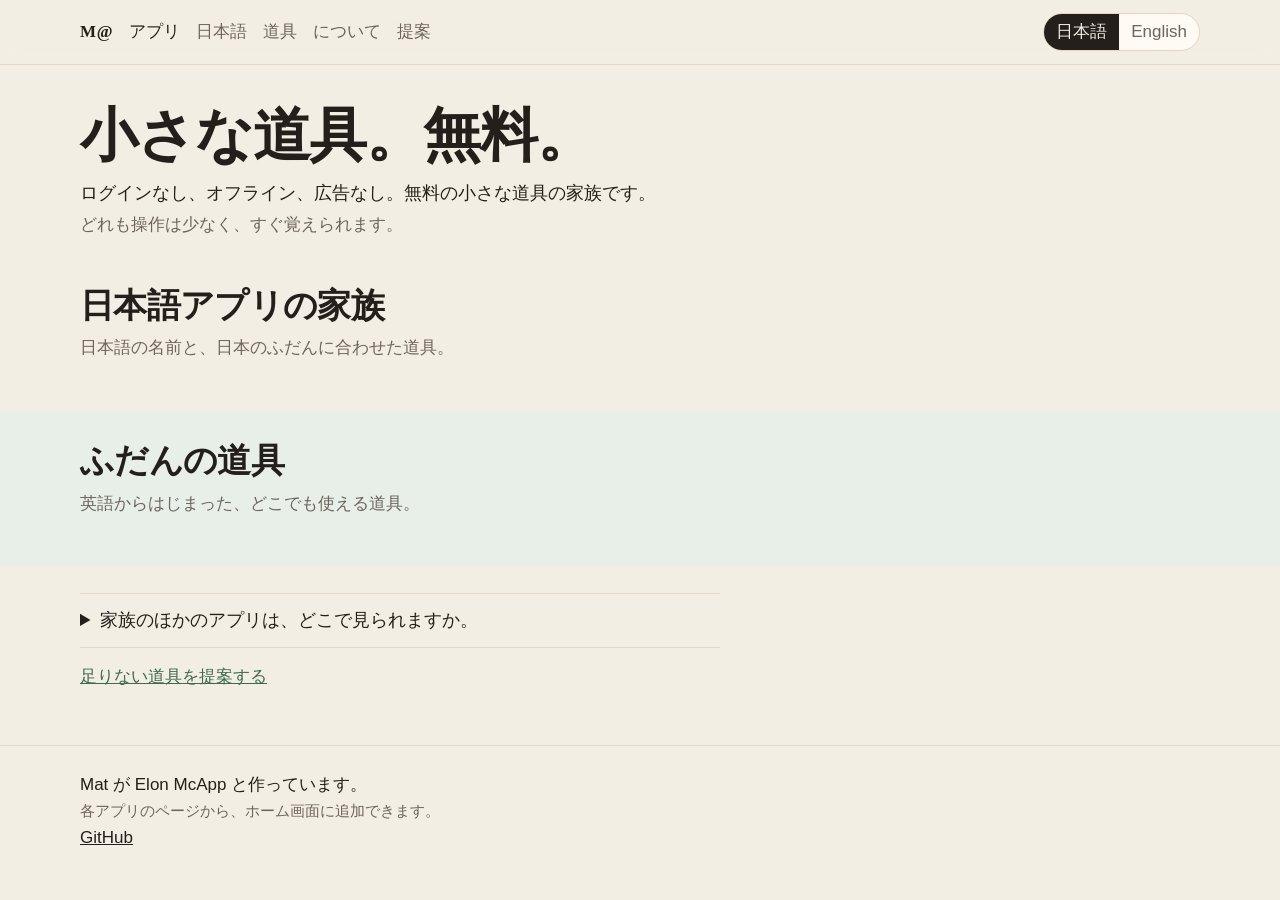
==== index.html @ fc010d0d "Redesign the family homepage: wide cards, one language, two families." ====
<!DOCTYPE html>
<html lang="ja">
  <head>
    <meta charset="UTF-8" />
    <meta name="viewport" content="width=device-width, initial-scale=1, viewport-fit=cover" />
    <meta name="theme-color" content="#f3eee4" />
    <title>M@ 無料アプリ</title>
    <meta name="description" content="無料、ログインなし、オフライン。小さな道具の家族。" />
    <link rel="icon" href="./favicon.svg" type="image/svg+xml" />
    <link rel="stylesheet" href="./styles.css" />
    <script>
try{if(localStorage.getItem("m-free-apps-lang")==="en")document.documentElement.lang="en";}catch(e){}
</script>
  </head>
  <body>
    <header class="site-header">
      <div class="wrap bar">
        <a class="logo" href="./index.html">M@</a>
        <nav class="nav" id="nav-menu" aria-label="Primary">
          <a href="./index.html" aria-current="page"><span class="t-ja">アプリ</span><span class="t-en">Apps</span></a>
          <a href="./index.html#japanese"><span class="t-ja">日本語</span><span class="t-en">Japanese</span></a>
          <a href="./index.html#general"><span class="t-ja">道具</span><span class="t-en">Utilities</span></a>
          <a href="./about.html"><span class="t-ja">について</span><span class="t-en">About</span></a>
          <a href="./suggest.html"><span class="t-ja">提案</span><span class="t-en">Suggest</span></a>
        </nav>
        <div class="lang" role="group" aria-label="Language">
          <button type="button" data-set-lang="ja" class="lang-btn">日本語</button>
          <button type="button" data-set-lang="en" class="lang-btn">English</button>
        </div>
        <button class="nav-toggle" type="button" aria-expanded="false" aria-controls="nav-menu">
          <span class="t-ja">メニュー</span><span class="t-en">Menu</span>
        </button>
      </div>
    </header>
    <main>
      <section class="hero">
        <div class="wrap">
          <h1><span class="t-ja">小さな道具。無料。</span><span class="t-en">Small tools. Free.</span></h1>
          <p class="lead"><span class="t-ja">ログインなし、オフライン、広告なし。無料の小さな道具の家族です。</span><span class="t-en">A family of free, no-login, offline tools.</span></p>
          <p class="easy"><span class="t-ja">どれも操作は少なく、すぐ覚えられます。</span><span class="t-en">Minimal, and easy to learn.</span></p>
        </div>
      </section>
      <section class="family family-ja" id="japanese">
        <div class="wrap">
          <header class="family-head">
            <h2><span class="t-ja">日本語アプリの家族</span><span class="t-en">Japanese app family</span></h2>
            <p><span class="t-ja">日本語の名前と、日本のふだんに合わせた道具。</span><span class="t-en">Named in Japanese, shaped for everyday use in Japan.</span></p>
          </header>
          <div class="grid" id="card-mount"></div>
        </div>
      </section>
      <section class="family family-gen" id="general">
        <div class="wrap">
          <header class="family-head">
            <h2><span class="t-ja">ふだんの道具</span><span class="t-en">General utilities</span></h2>
            <p><span class="t-ja">英語からはじまった、どこでも使える道具。</span><span class="t-en">English-first tools, useful anywhere.</span></p>
          </header>
          <div class="grid" id="card-mount-gen"></div>
        </div>
      </section>
      <section class="faq-wrap">
        <div class="wrap">
          <details class="faq">
            <summary><span class="t-ja">家族のほかのアプリは、どこで見られますか。</span><span class="t-en">How do I see the other apps in the family?</span></summary>
            <p><span class="t-ja">このページです。ここに並んでいるのが、家族のアプリです。</span><span class="t-en">On this page. The apps in the family are listed here.</span></p>
          </details>
          <p class="suggest-link"><a href="./suggest.html"><span class="t-ja">足りない道具を提案する</span><span class="t-en">Suggest a missing tool</span></a></p>
        </div>
      </section>
    </main>
    <footer class="site-footer">
      <div class="wrap foot">
        <p><span class="t-ja">Mat が Elon McApp と作っています。</span><span class="t-en">Mat makes them with Elon McApp.</span></p>
        <p class="quiet"><span class="t-ja">各アプリのページから、ホーム画面に追加できます。</span><span class="t-en">Add any app to your home screen from its own page.</span></p>
        <p><a href="https://github.com/gutsmcd-cmd" rel="noopener">GitHub</a></p>
      </div>
    </footer>
    <script src="./script.js"></script>
    <script src="./cards.js"></script>
  </body>
</html>
---- styles.css ----
:root {
  --paper: #f3eee4;
  --paper-2: #e7efe8;
  --card: #fffaf3;
  --ink: #241f1a;
  --muted: #6e655c;
  --line: #e3d6c4;
  --moss: #3e6b4c;
  --clay: #c46b4a;
  --gold: #e4b15c;
  --shadow: 0 10px 30px rgba(36, 31, 26, 0.06);
  --sans: "Iowan Old Style", "Palatino Linotype", Palatino, Georgia, "Hiragino Mincho ProN", "Yu Mincho", serif;
  --ui: "Avenir Next", "Hiragino Sans", "Noto Sans JP", sans-serif;
}
* { box-sizing: border-box; }
html { scroll-behavior: smooth; }
body {
  margin: 0;
  background: var(--paper);
  color: var(--ink);
  font-family: var(--ui);
  font-size: 17px;
  line-height: 1.5;
}
html[lang="ja"] .t-en { display: none !important; }
html[lang="en"] .t-ja { display: none !important; }
a { color: inherit; }
.wrap { width: min(1120px, calc(100% - 2rem)); margin-inline: auto; }
.site-header {
  position: sticky;
  top: 0;
  z-index: 5;
  background: rgba(243, 238, 228, 0.92);
  backdrop-filter: blur(8px);
  border-bottom: 1px solid var(--line);
}
.bar {
  display: flex;
  align-items: center;
  gap: 1rem;
  min-height: 64px;
}
.logo {
  font-family: var(--sans);
  font-weight: 600;
  text-decoration: none;
  letter-spacing: 0.04em;
}
.nav { display: none; gap: 1rem; }
.nav a { text-decoration: none; color: var(--muted); }
.nav a[aria-current="page"] { color: var(--ink); }
.lang {
  margin-left: auto;
  display: flex;
  border: 1px solid var(--line);
  border-radius: 999px;
  overflow: hidden;
  background: var(--card);
}
.lang-btn {
  border: 0;
  background: transparent;
  color: var(--muted);
  font: inherit;
  padding: 0.35rem 0.75rem;
  cursor: pointer;
}
.lang-btn[aria-pressed="true"] {
  background: var(--ink);
  color: var(--paper);
}
.nav-toggle {
  border: 1px solid var(--line);
  background: var(--card);
  border-radius: 999px;
  padding: 0.35rem 0.8rem;
  font: inherit;
  cursor: pointer;
}
.nav.is-open {
  display: flex;
  flex-direction: column;
  position: absolute;
  top: 64px;
  left: 0;
  right: 0;
  background: var(--paper);
  border-bottom: 1px solid var(--line);
  padding: 0.75rem 1rem 1rem;
}
.hero { padding: 2.4rem 0 1.2rem; }
h1, h2, h3 { font-family: var(--sans); font-weight: 600; letter-spacing: -0.02em; }
h1 { font-size: clamp(2.2rem, 5vw, 3.6rem); line-height: 1.15; margin: 0 0 0.6rem; }
.lead { font-size: 1.15rem; max-width: 38rem; margin: 0 0 0.35rem; }
.easy { color: var(--muted); margin: 0; }
.family { padding: 1.5rem 0 2.2rem; }
.family-gen { background: var(--paper-2); }
.family-head { margin-bottom: 1rem; max-width: 36rem; }
.family-head h2 { font-size: clamp(1.6rem, 3vw, 2.1rem); margin: 0 0 0.25rem; }
.family-head p { margin: 0; color: var(--muted); }
.grid { display: grid; grid-template-columns: 1fr; gap: 1rem; }
.card {
  background: var(--card);
  border-radius: 18px;
  overflow: hidden;
  box-shadow: var(--shadow);
  position: relative;
  display: flex;
  flex-direction: column;
}
.art-link { text-decoration: none; color: inherit; display: flex; flex-direction: column; height: 100%; }
.art { aspect-ratio: 320 / 176; background: #f6f1e7; }
.illu { display: block; width: 100%; height: 100%; }
.card-copy { padding: 0.85rem 1rem 2.2rem; }
.card h3 { margin: 0 0 0.2rem; font-size: 1.25rem; }
.line { margin: 0; color: var(--muted); }
.flag {
  display: inline-block;
  margin: 0 0 0.3rem;
  font-size: 0.75rem;
  letter-spacing: 0.06em;
  text-transform: uppercase;
  color: var(--clay);
}
.src {
  position: absolute;
  right: 0.8rem;
  bottom: 0.75rem;
  font-size: 0.78rem;
  color: var(--muted);
  text-decoration: none;
}
.src:hover, .art-link:hover h3 { color: var(--moss); }
.is-soon { opacity: 0.72; }
.faq-wrap { padding: 1.6rem 0 2.4rem; }
.faq {
  border-top: 1px solid var(--line);
  border-bottom: 1px solid var(--line);
  padding: 0.8rem 0;
  max-width: 40rem;
}
.faq summary { cursor: pointer; font-family: var(--sans); font-size: 1.15rem; }
.faq p { color: var(--muted); }
.suggest-link { margin-top: 1rem; }
.suggest-link a { color: var(--moss); }
.site-footer { border-top: 1px solid var(--line); padding: 1.4rem 0 2rem; }
.foot p { margin: 0.2rem 0; }
.quiet { color: var(--muted); font-size: 0.92rem; }
.prose-page { padding: 2rem 0 3rem; }
.prose { max-width: 40rem; }
.prose h1 { margin-top: 0; }
.note {
  background: var(--card);
  border-radius: 14px;
  padding: 0.9rem 1rem;
}
.suggest-card {
  max-width: 36rem;
  display: grid;
  gap: 0.9rem;
  margin-top: 1rem;
}
.field { display: grid; gap: 0.3rem; }
label { font-size: 0.92rem; }
input, select, textarea {
  font: inherit;
  color: inherit;
  background: var(--card);
  border: 1px solid var(--line);
  border-radius: 12px;
  padding: 0.7rem 0.8rem;
}
textarea { min-height: 8rem; resize: vertical; }
.open-btn {
  display: inline-block;
  width: fit-content;
  background: var(--ink);
  color: var(--paper);
  text-decoration: none;
  border: 0;
  border-radius: 999px;
  padding: 0.65rem 1.1rem;
  font: inherit;
  cursor: pointer;
}
@media (min-width: 760px) {
  .nav { display: flex; }
  .nav-toggle { display: none; }
  .nav.is-open { position: static; flex-direction: row; border: 0; padding: 0; background: transparent; }
  .grid { grid-template-columns: repeat(2, minmax(0, 1fr)); gap: 1.1rem; }
}
@media (min-width: 1080px) {
  .grid { grid-template-columns: repeat(3, minmax(0, 1fr)); }
}
@media (prefers-reduced-motion: reduce) {
  html { scroll-behavior: auto; }
}
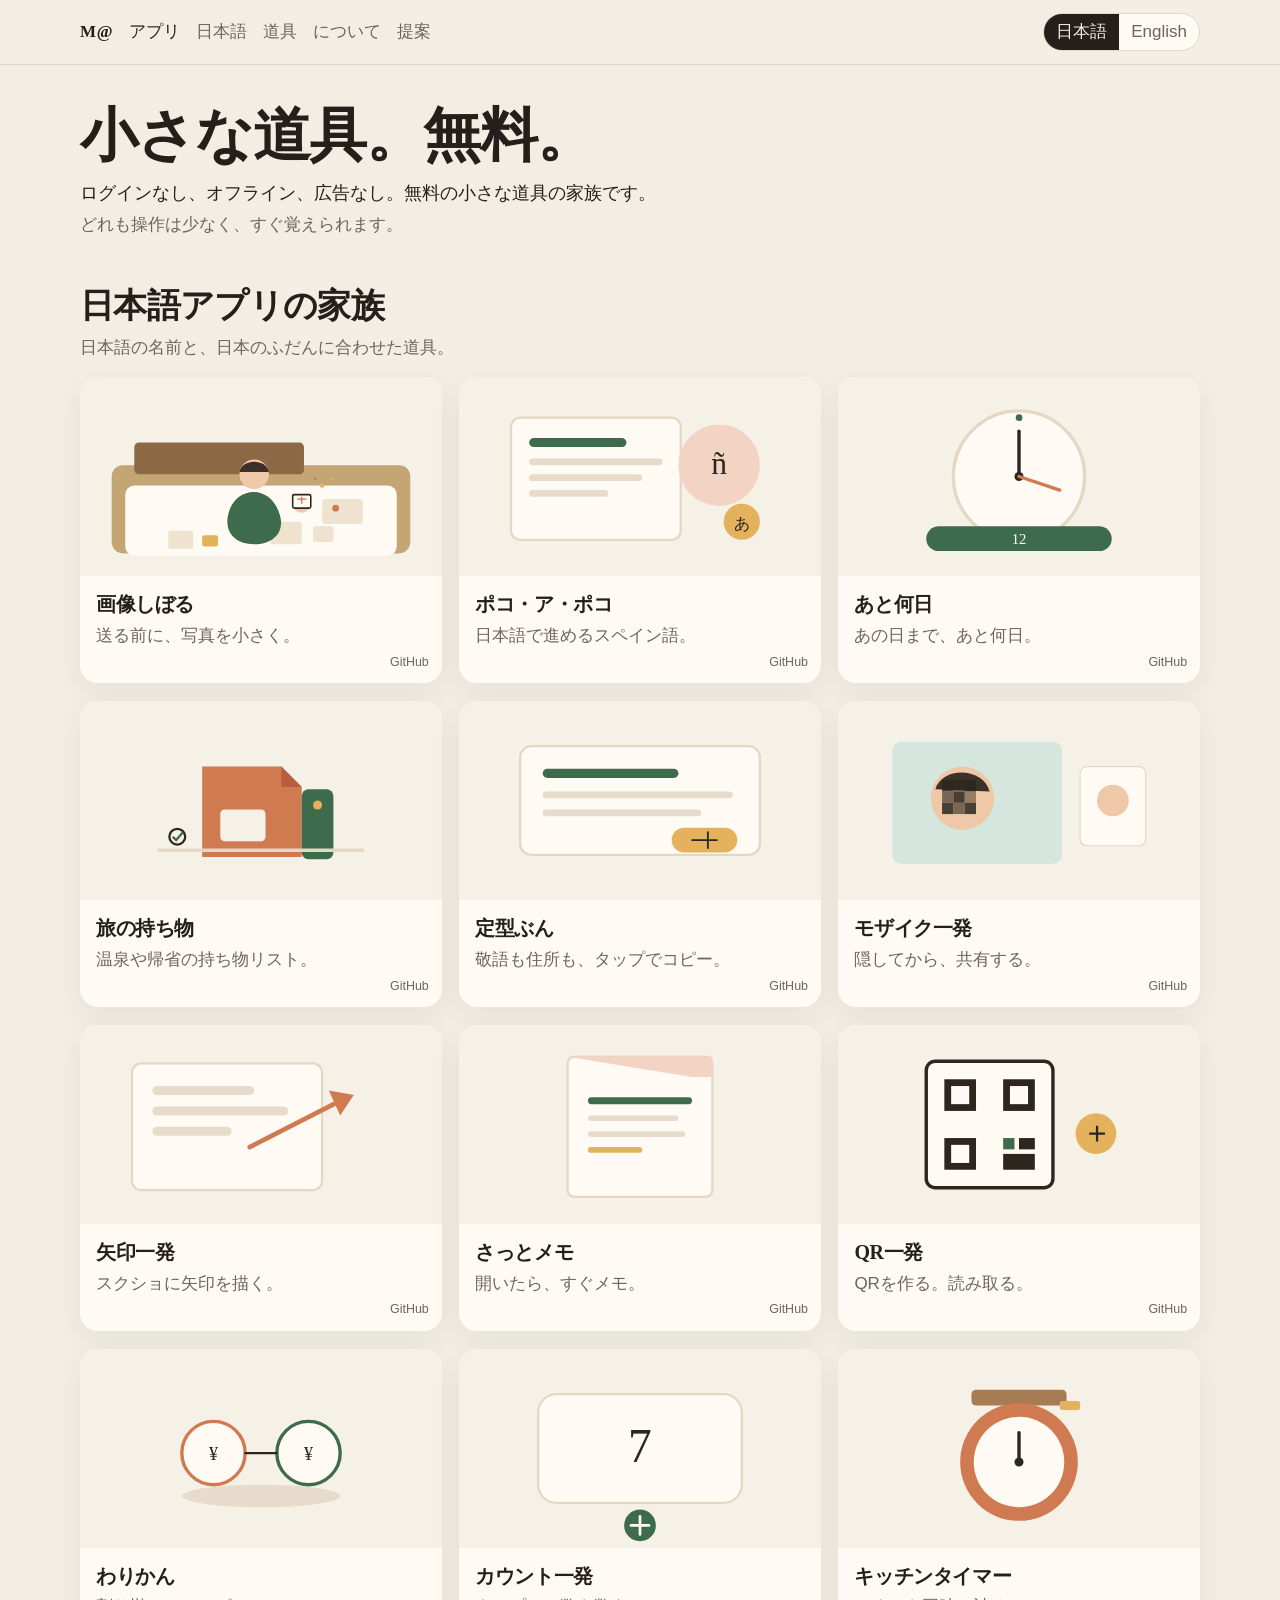
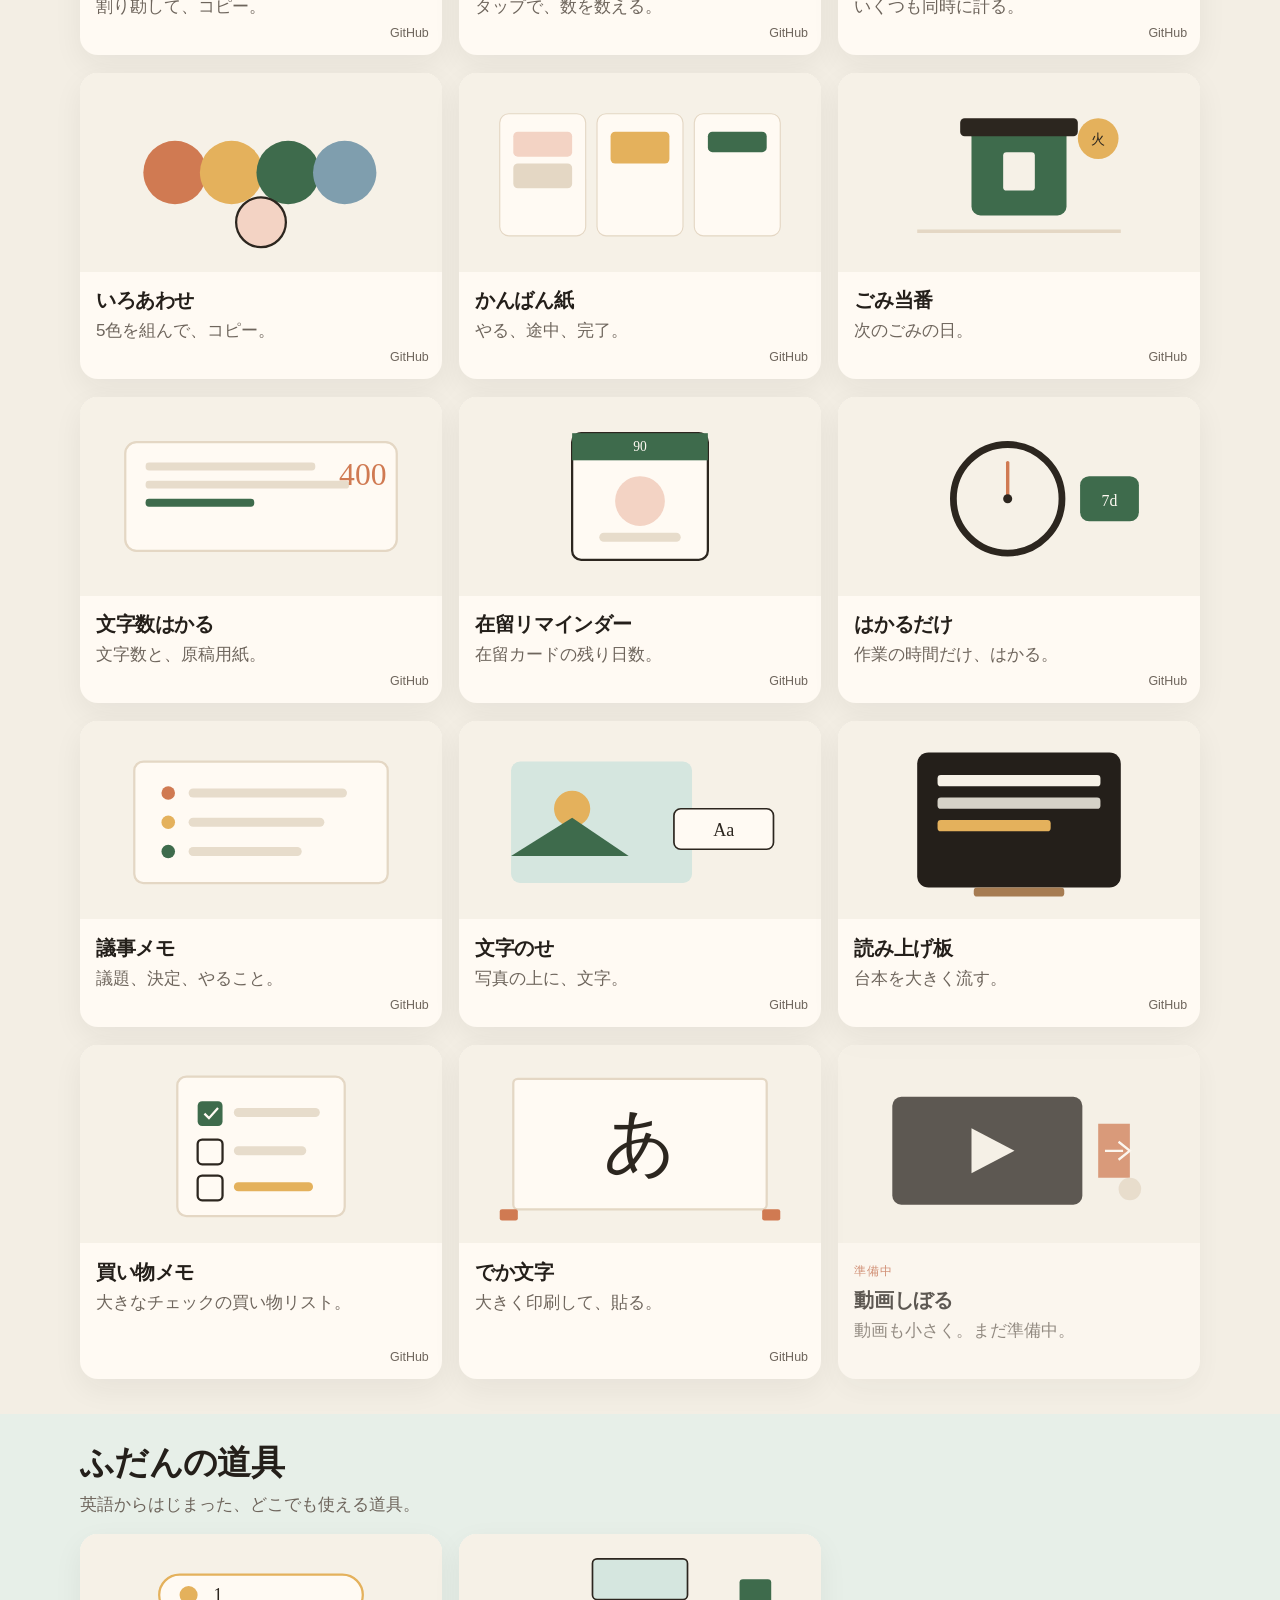
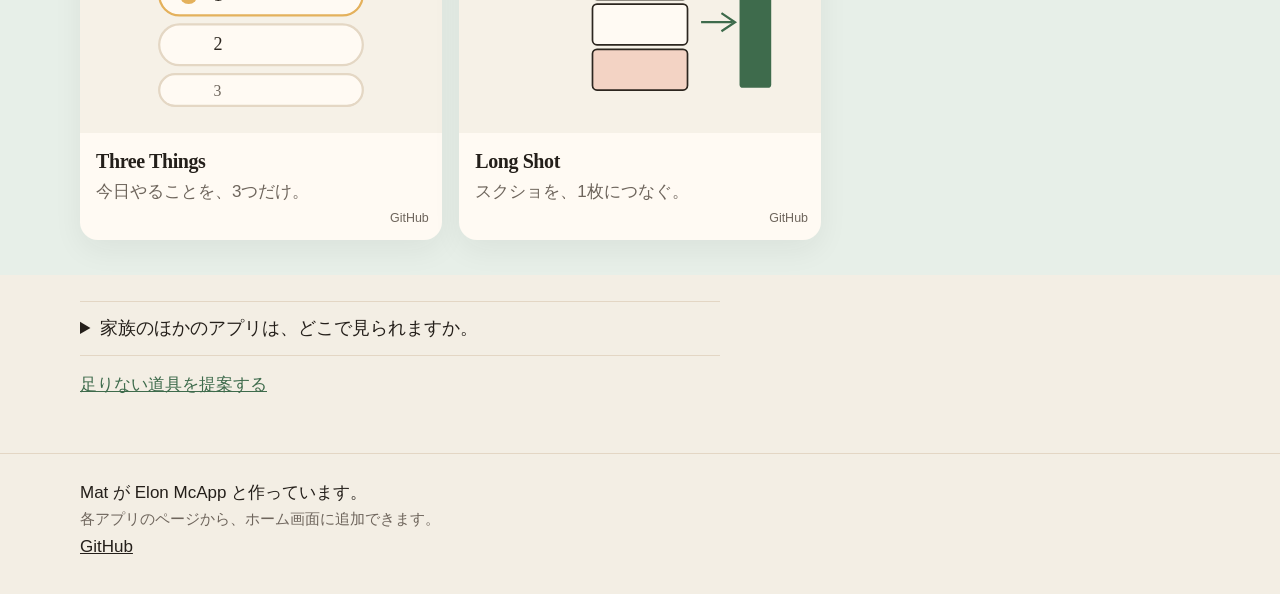
==== commit 2d0c1ca8: "Load every family card on the homepage." ====
--- a/index.html
+++ b/index.html
@@ -76,6 +76,7 @@
       </div>
     </footer>
     <script src="./script.js"></script>
-    <script src="./cards.js"></script>
+    <script src="./cards-a.js"></script>
+    <script src="./cards-b.js"></script>
   </body>
 </html>
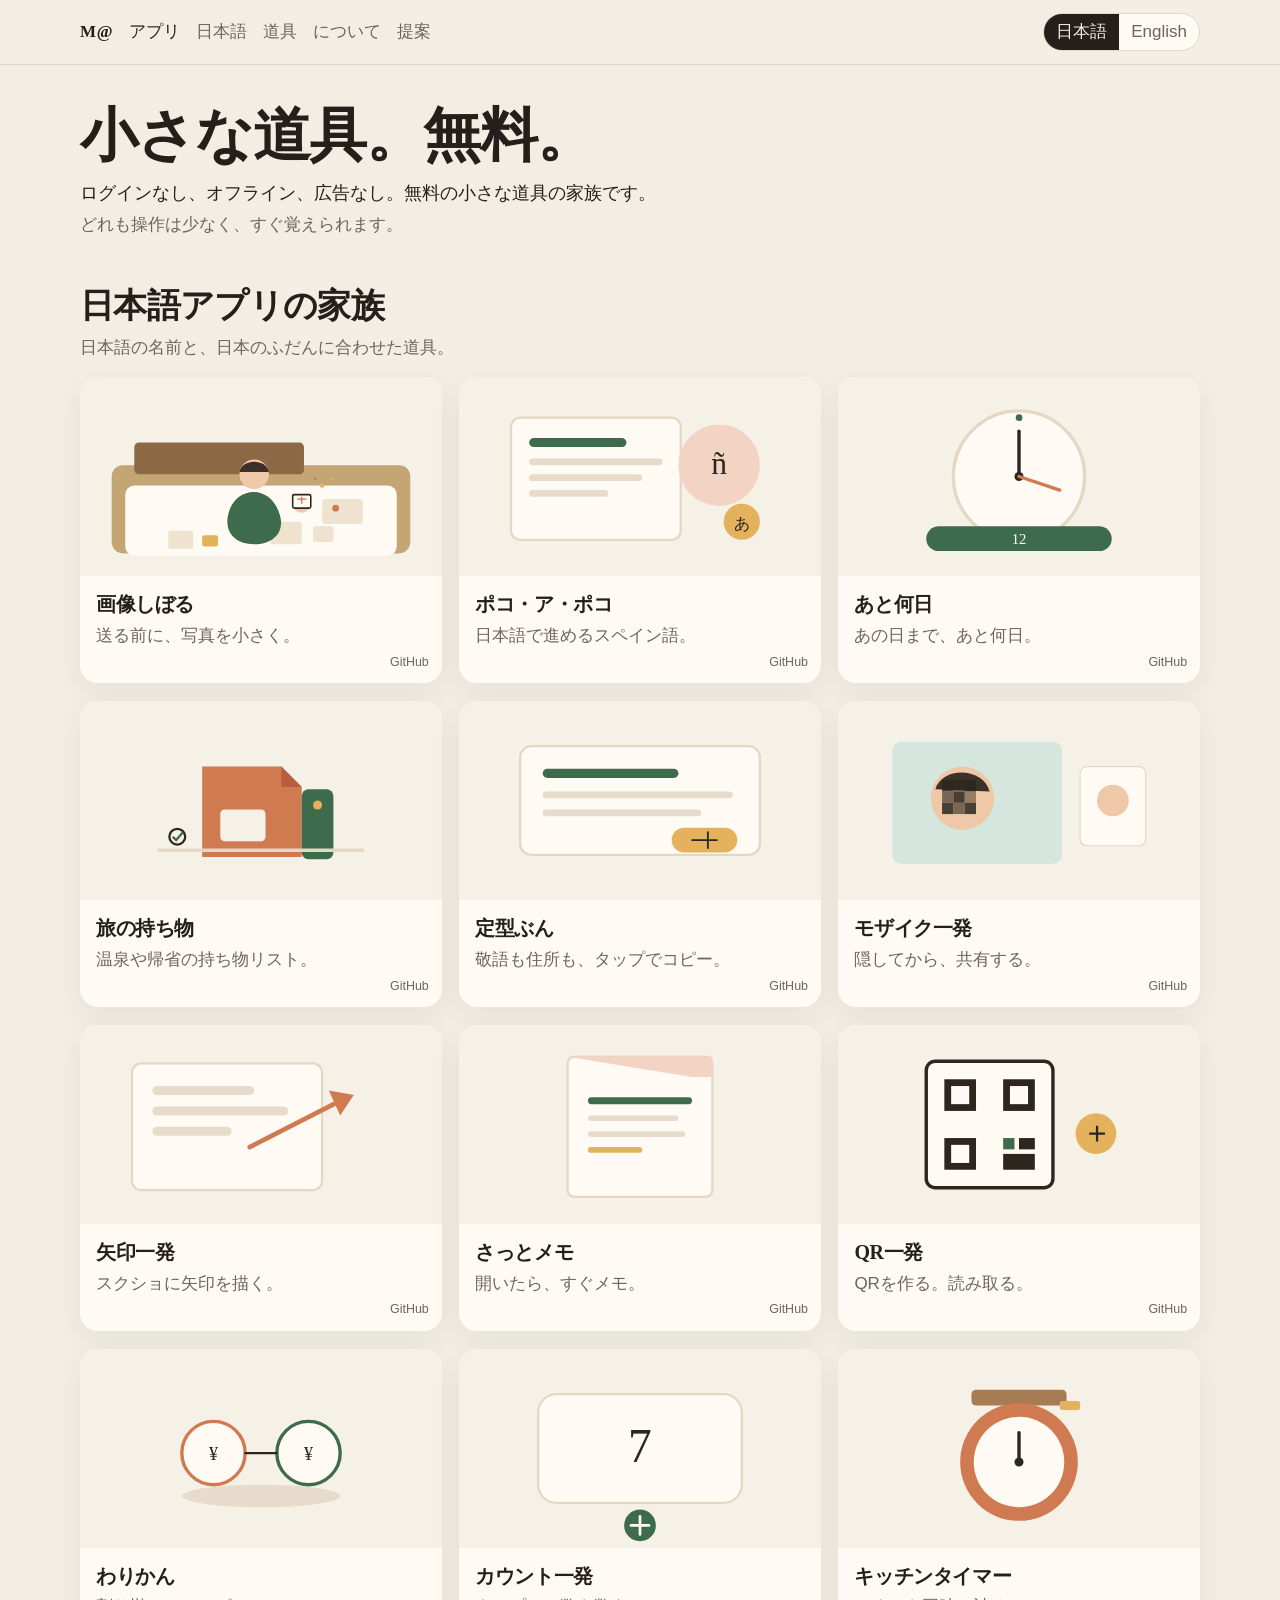
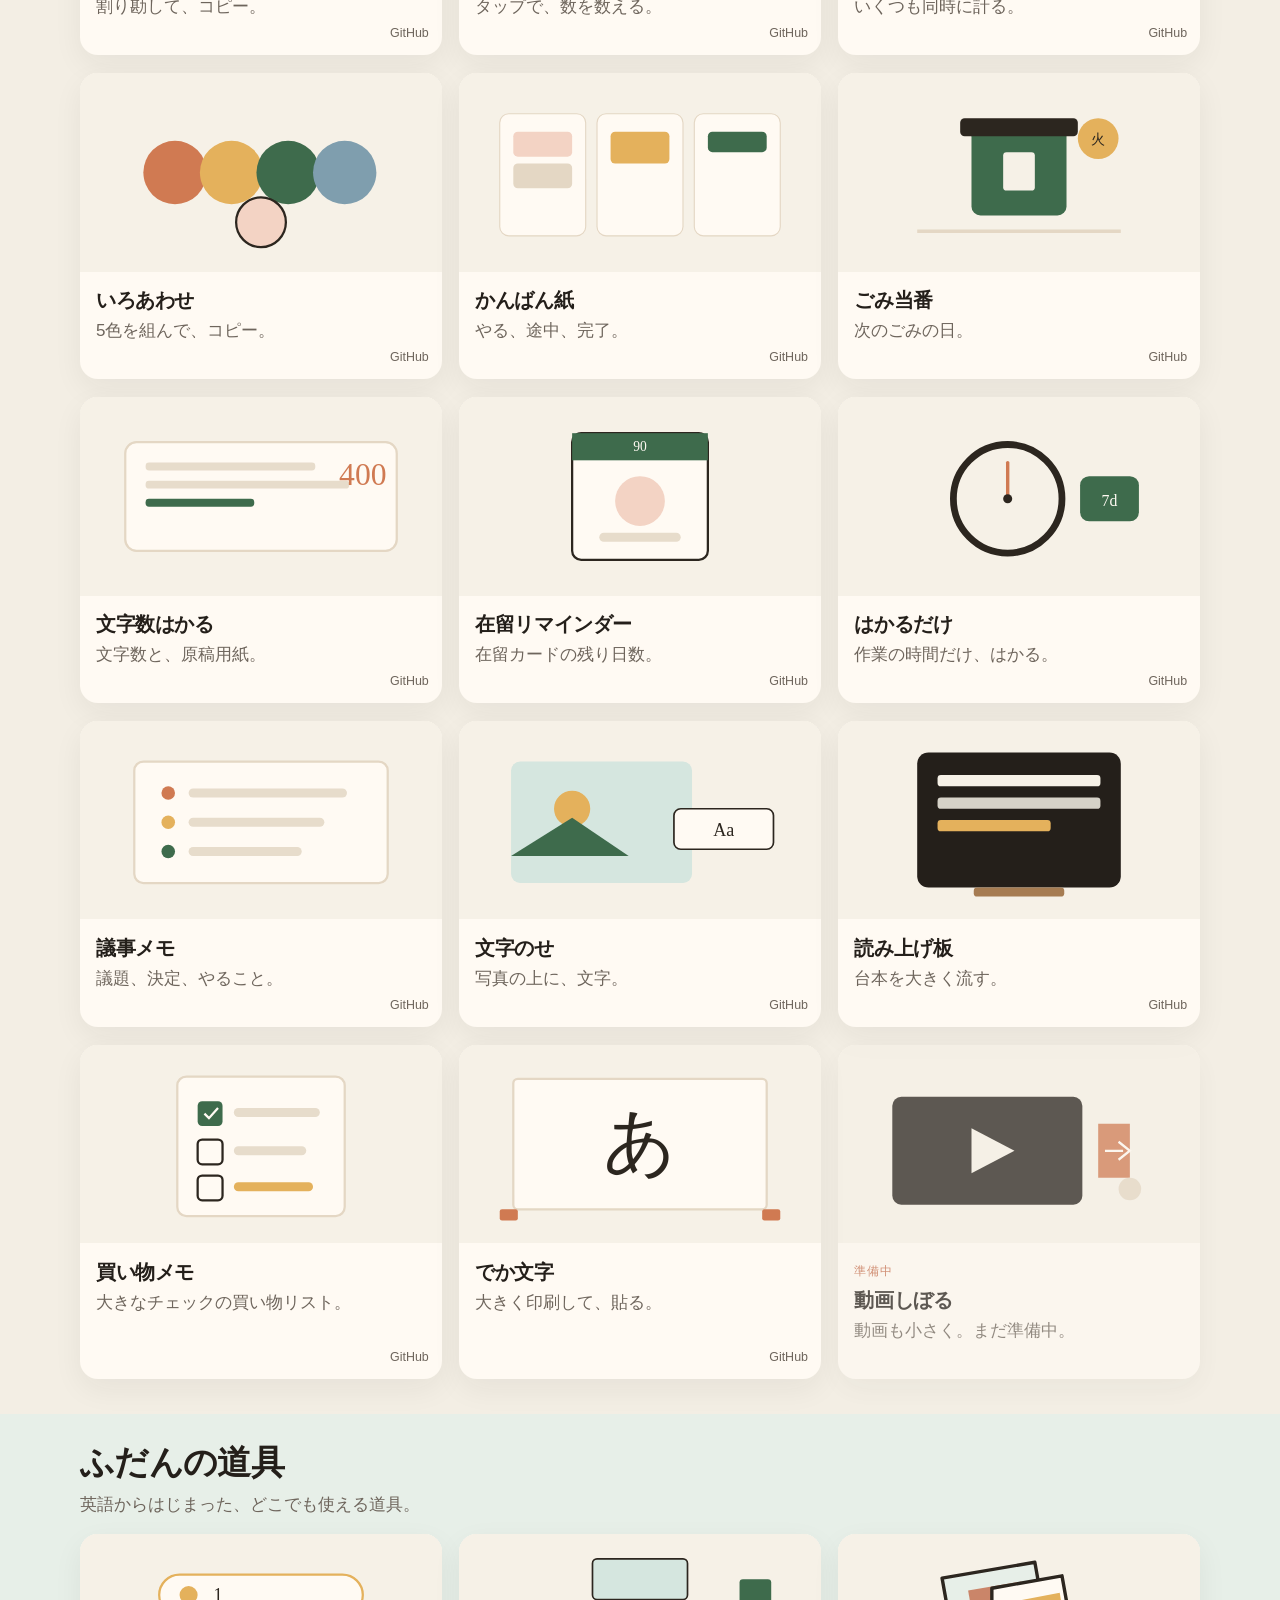
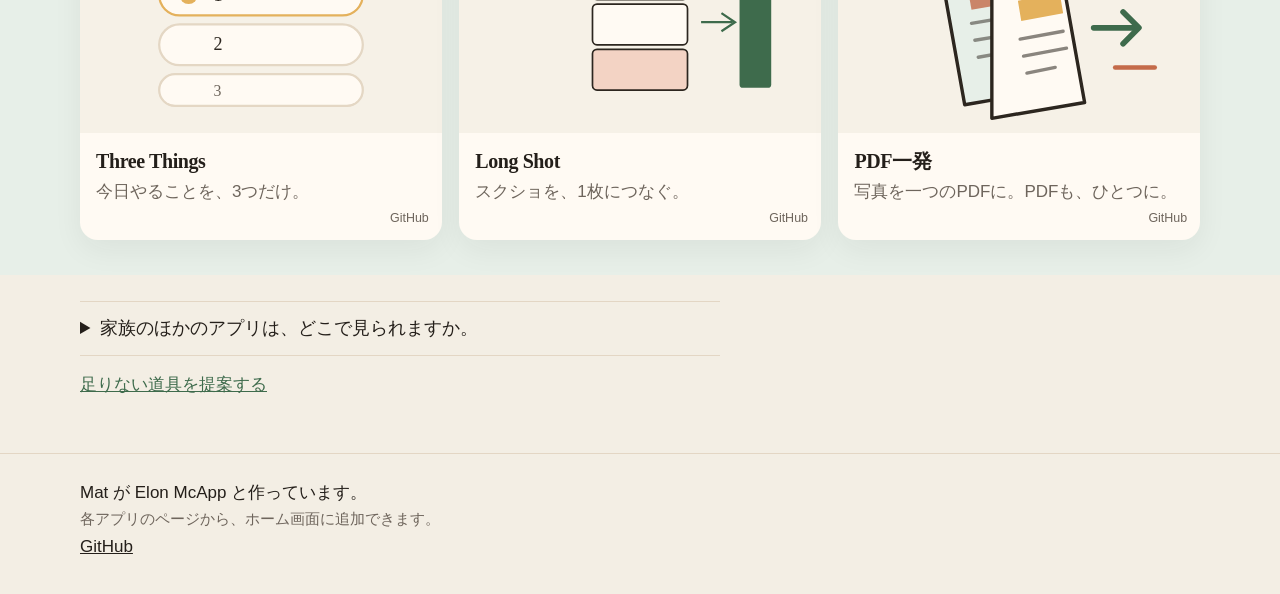
==== commit 24493217: "Add PDF一発 to general utilities" ====
--- a/index.html
+++ b/index.html
@@ -78,5 +78,6 @@
     <script src="./script.js"></script>
     <script src="./cards-a.js"></script>
     <script src="./cards-b.js"></script>
+    <script src="./cards-pdf.js"></script>
   </body>
 </html>
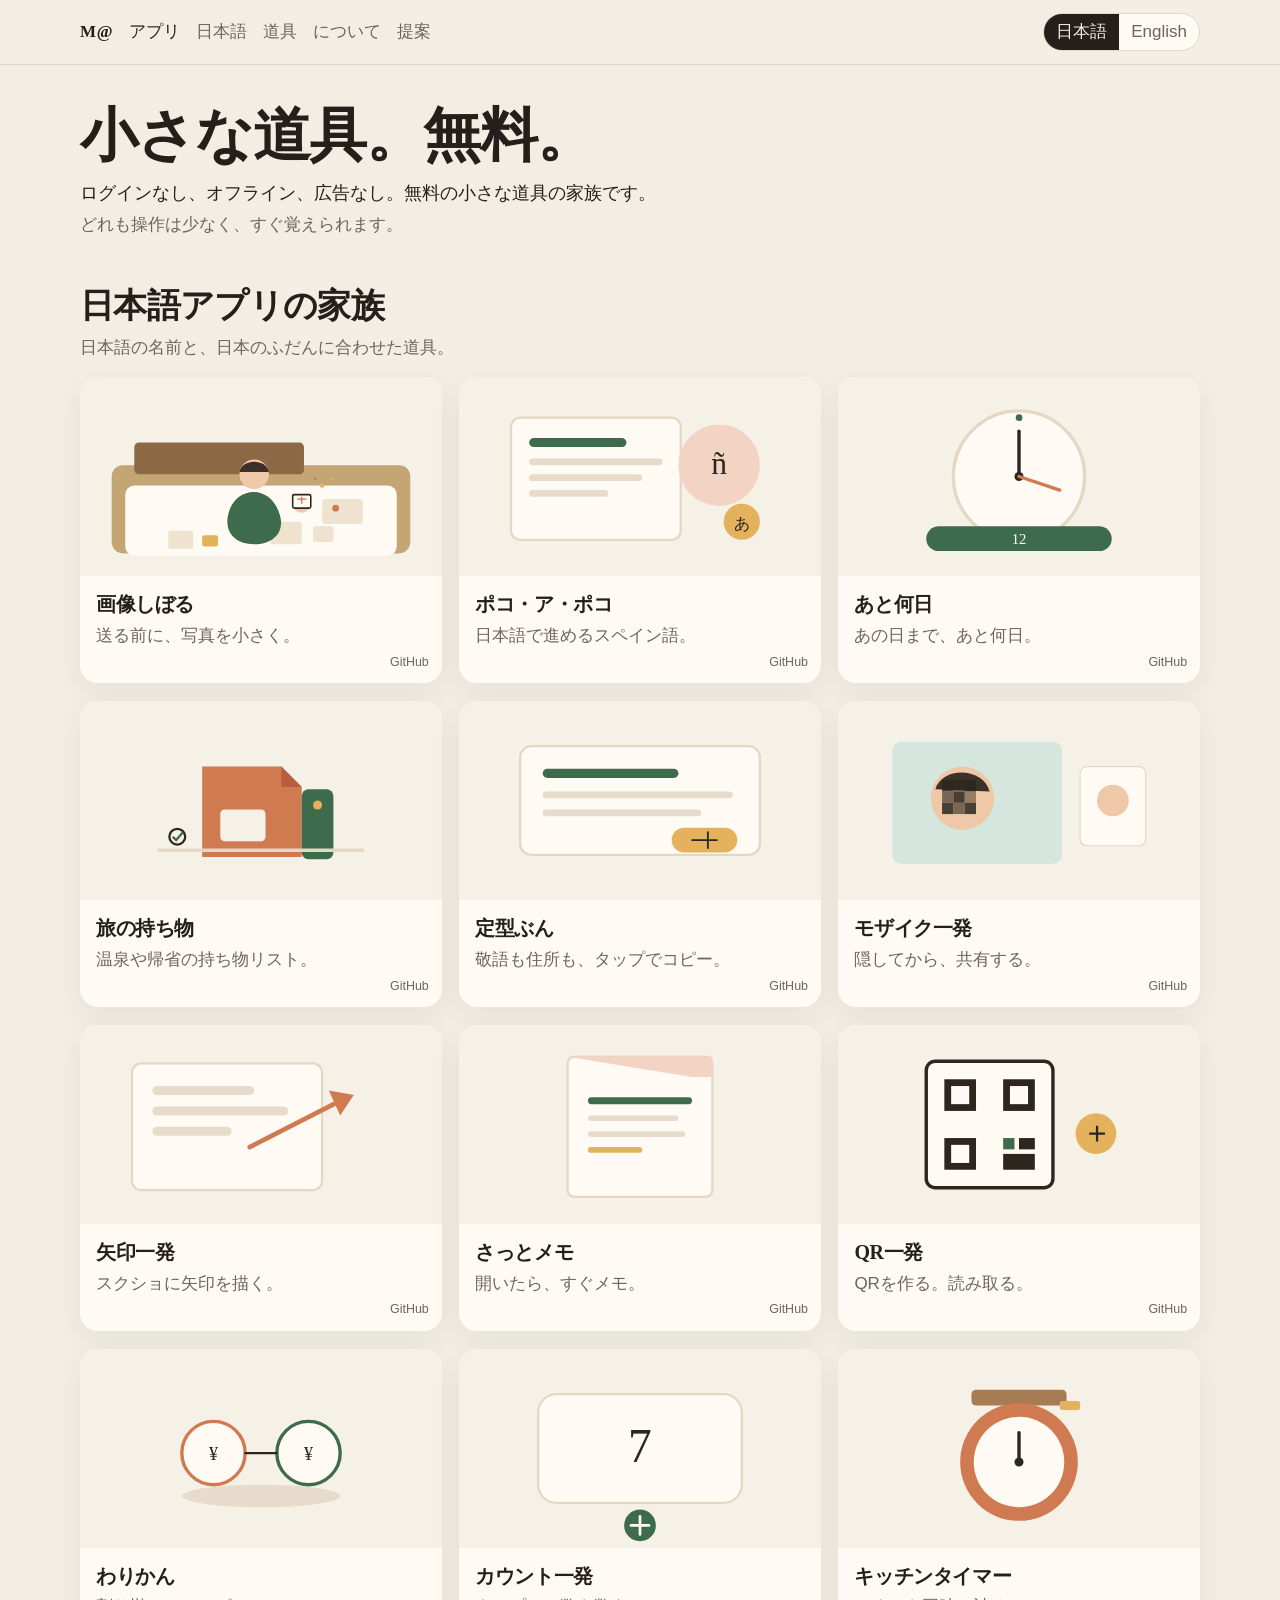
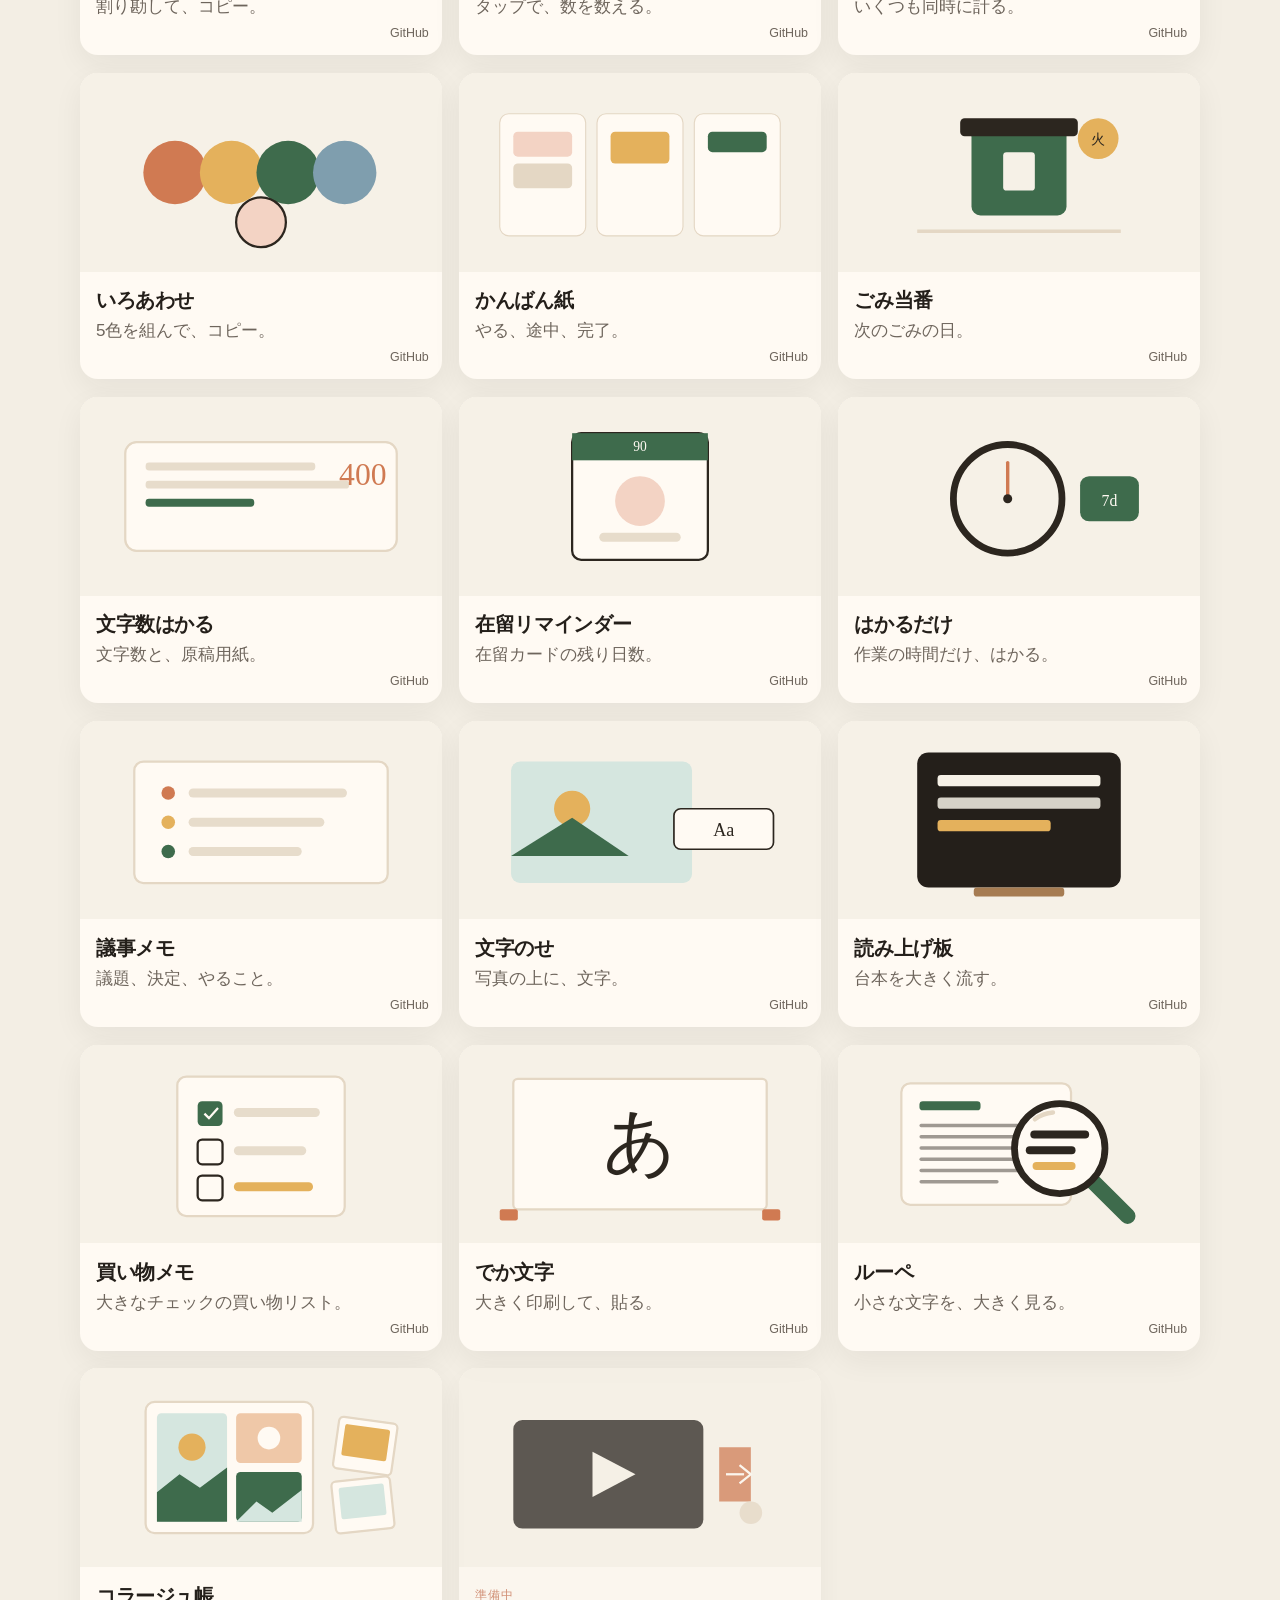
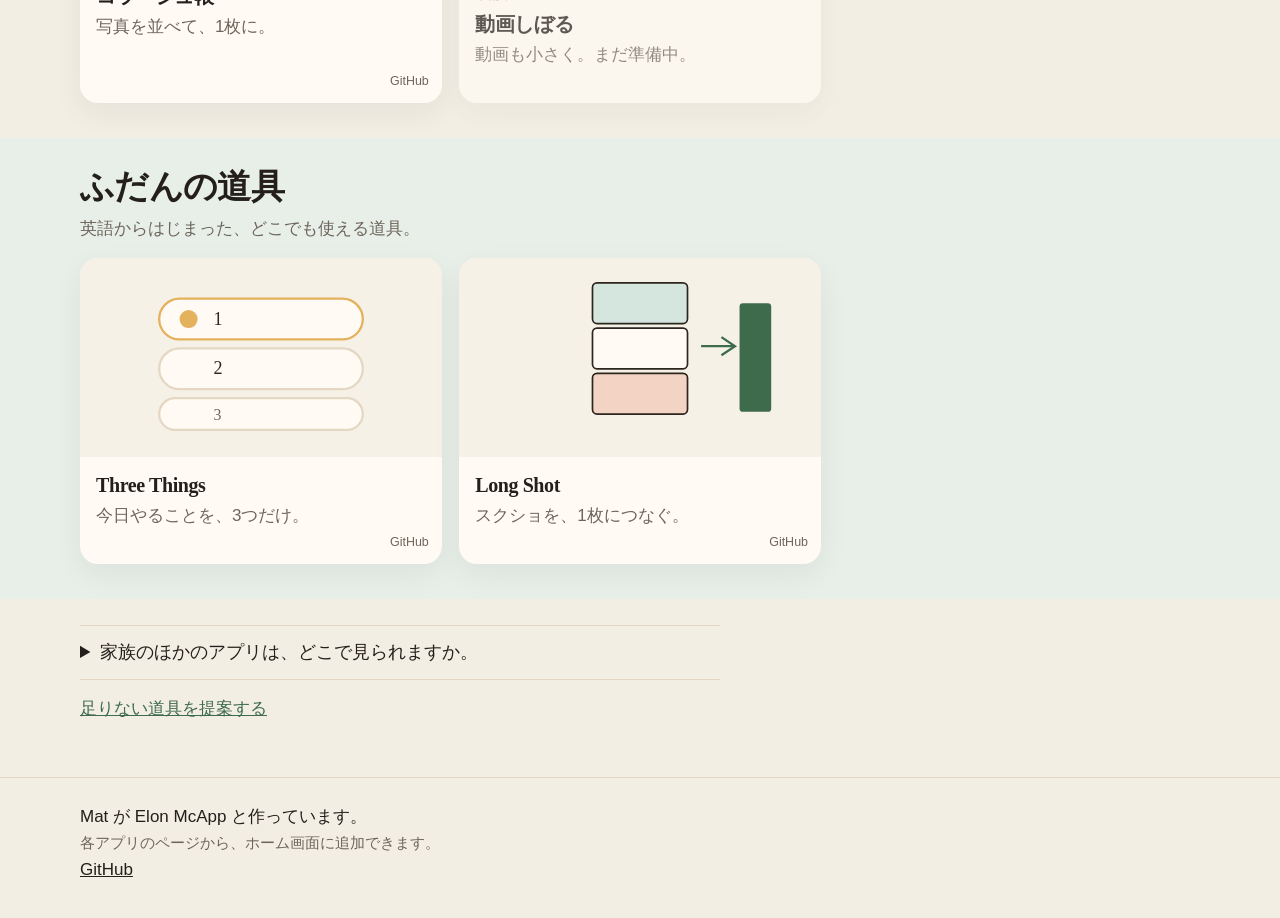
==== commit b9ec0458: "Add ルーペ (Magnifier) and コラージュ帳 (Photo Collage) cards" ====
--- a/index.html
+++ b/index.html
@@ -78,6 +78,7 @@
     <script src="./script.js"></script>
     <script src="./cards-a.js"></script>
     <script src="./cards-b.js"></script>
+    <script src="./cards-new.js"></script>
     <script src="./cards-pdf.js"></script>
   </body>
 </html>
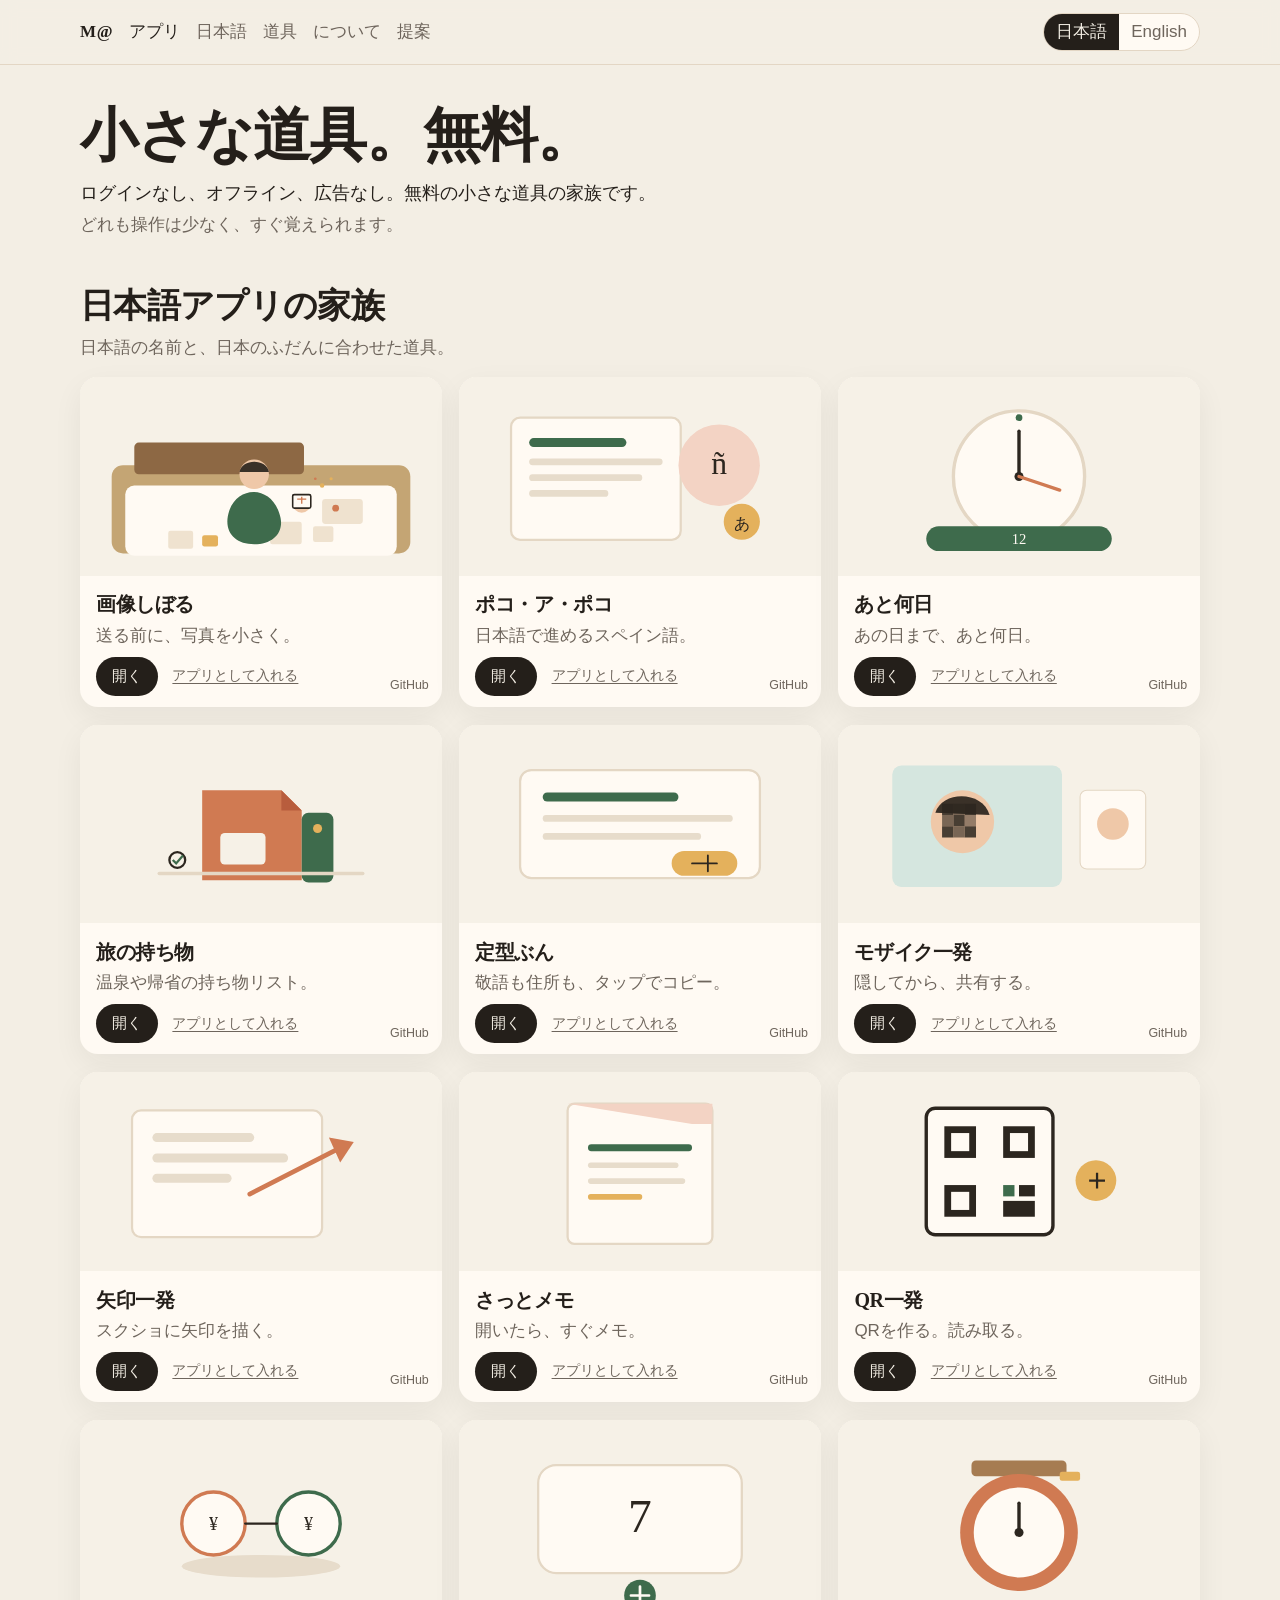
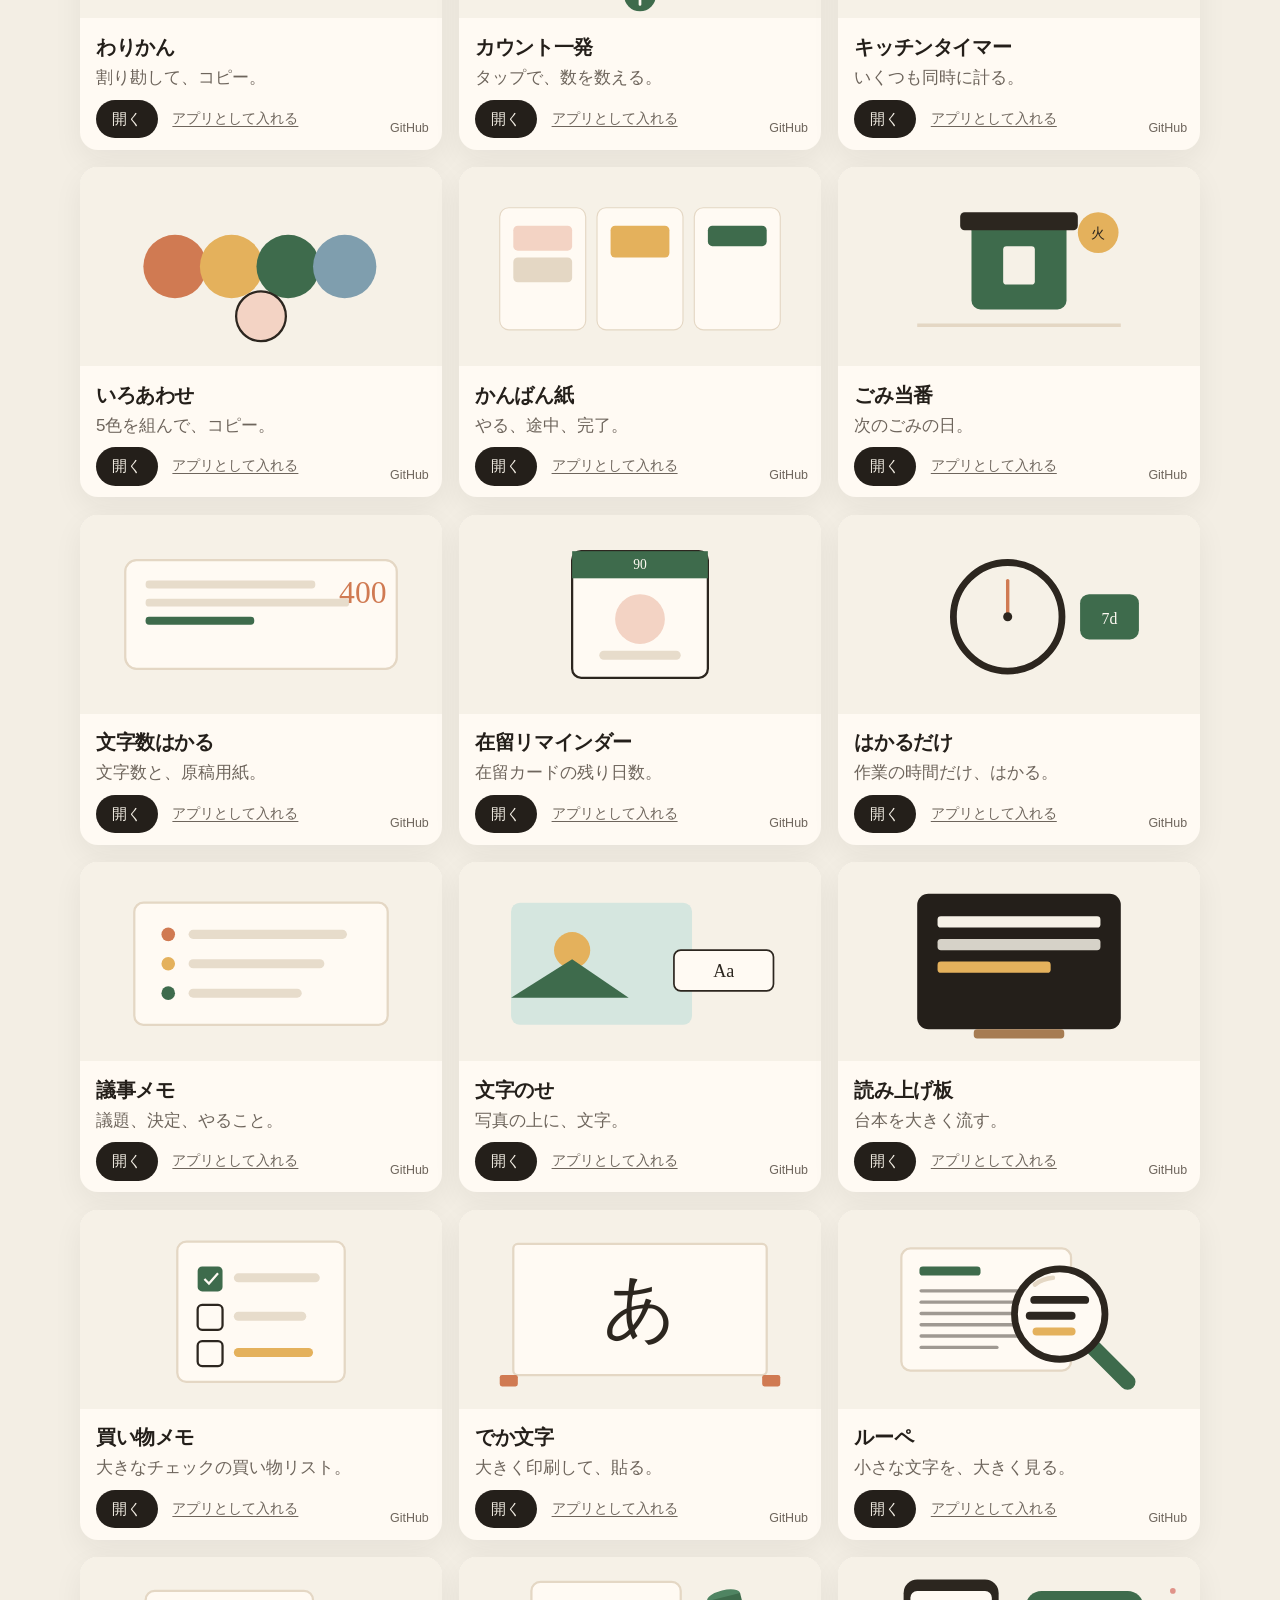
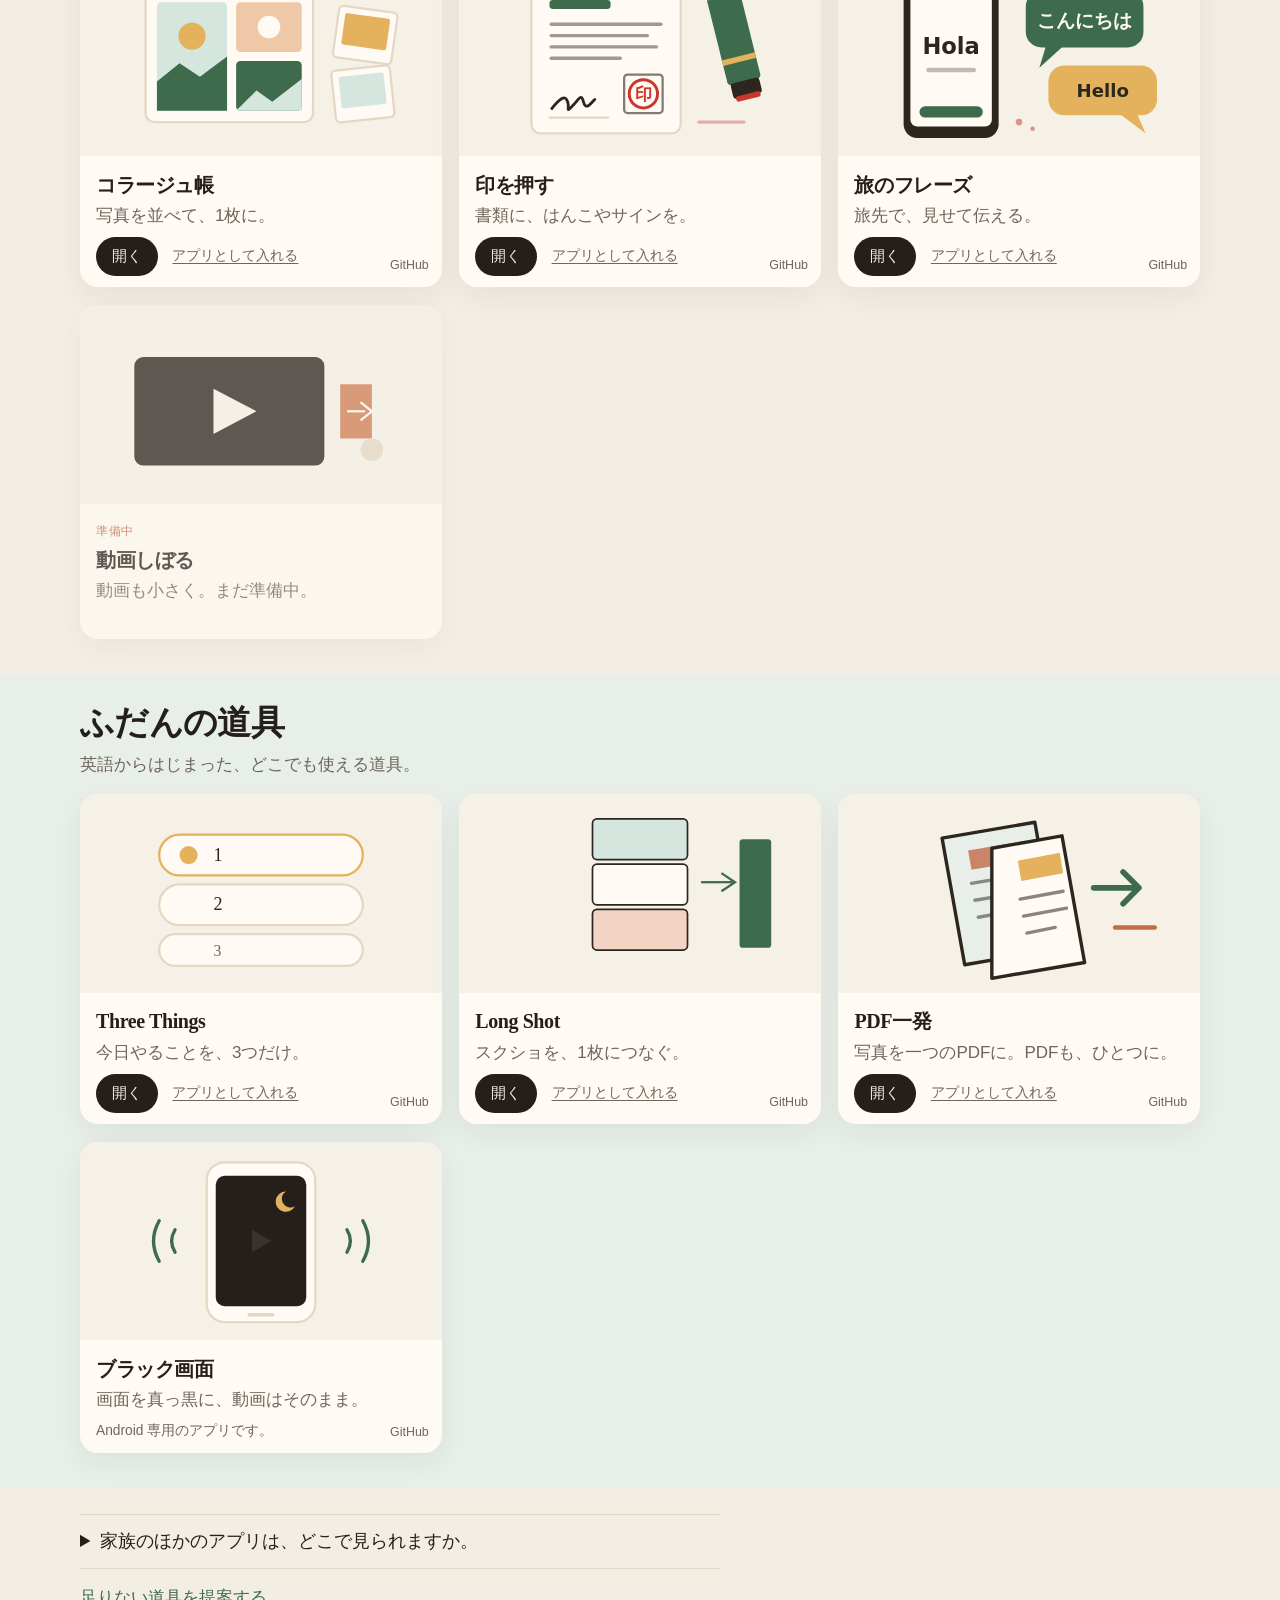
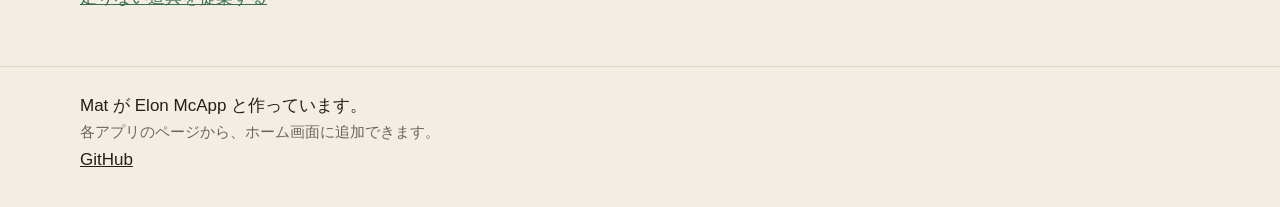
==== commit 79e89f25: "Add install.js (Install app / Open buttons + APK help), Black Screen card, fix PDF Joiner card race" ====
--- a/index.html
+++ b/index.html
@@ -80,5 +80,6 @@
     <script src="./cards-b.js"></script>
     <script src="./cards-new.js"></script>
     <script src="./cards-pdf.js"></script>
+    <script src="./install.js"></script>
   </body>
 </html>
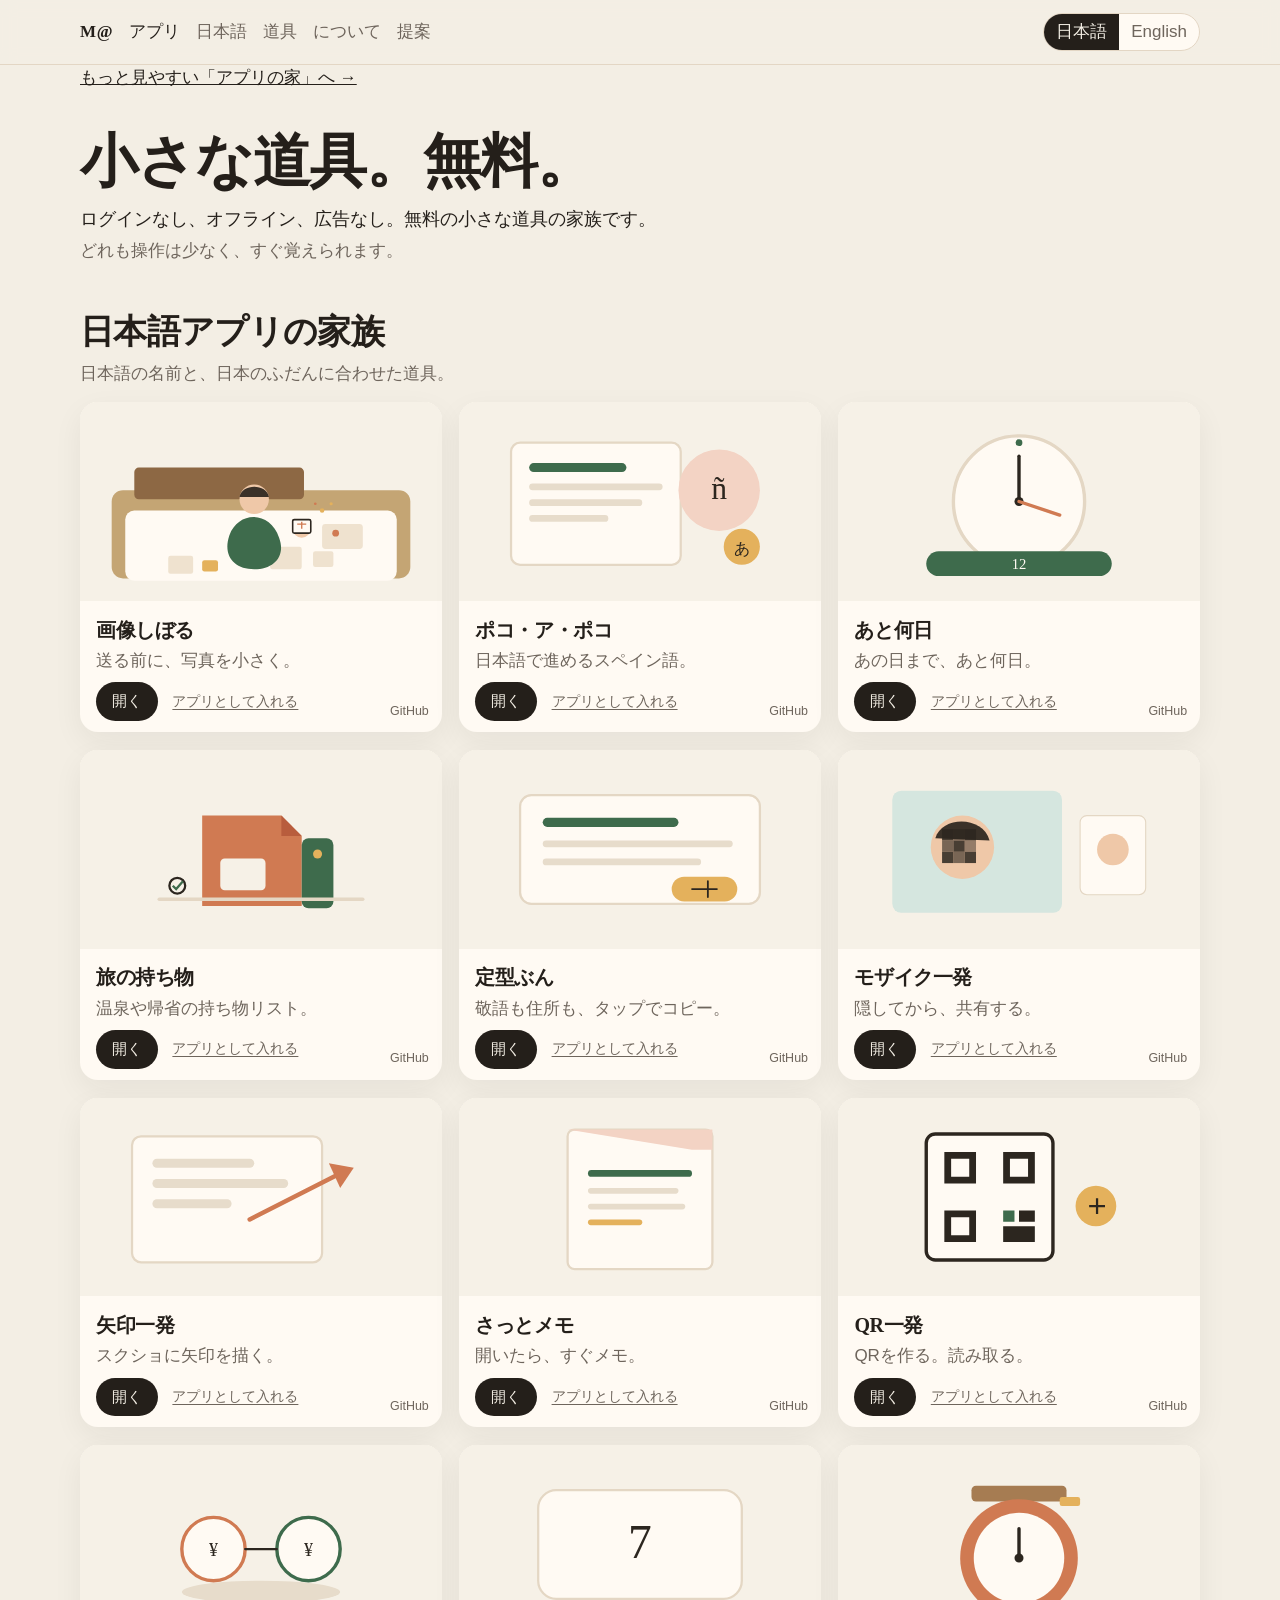
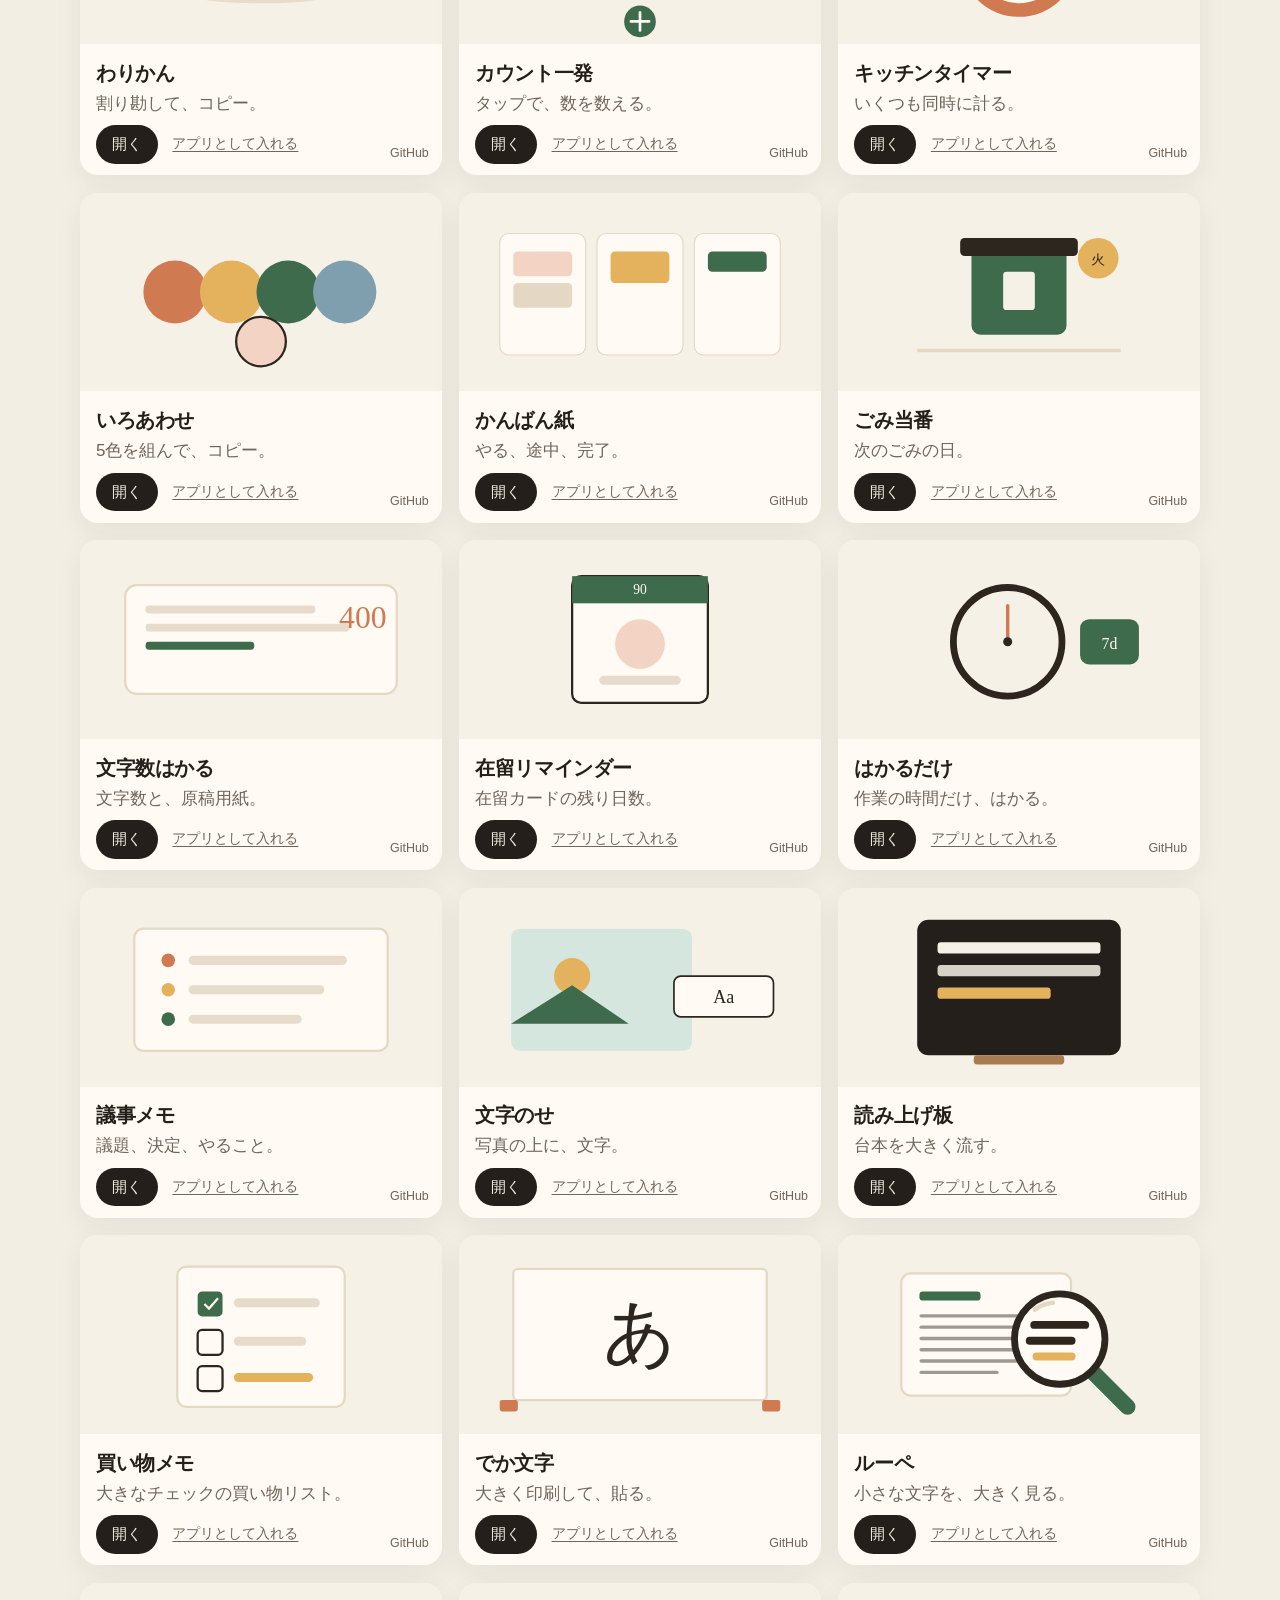
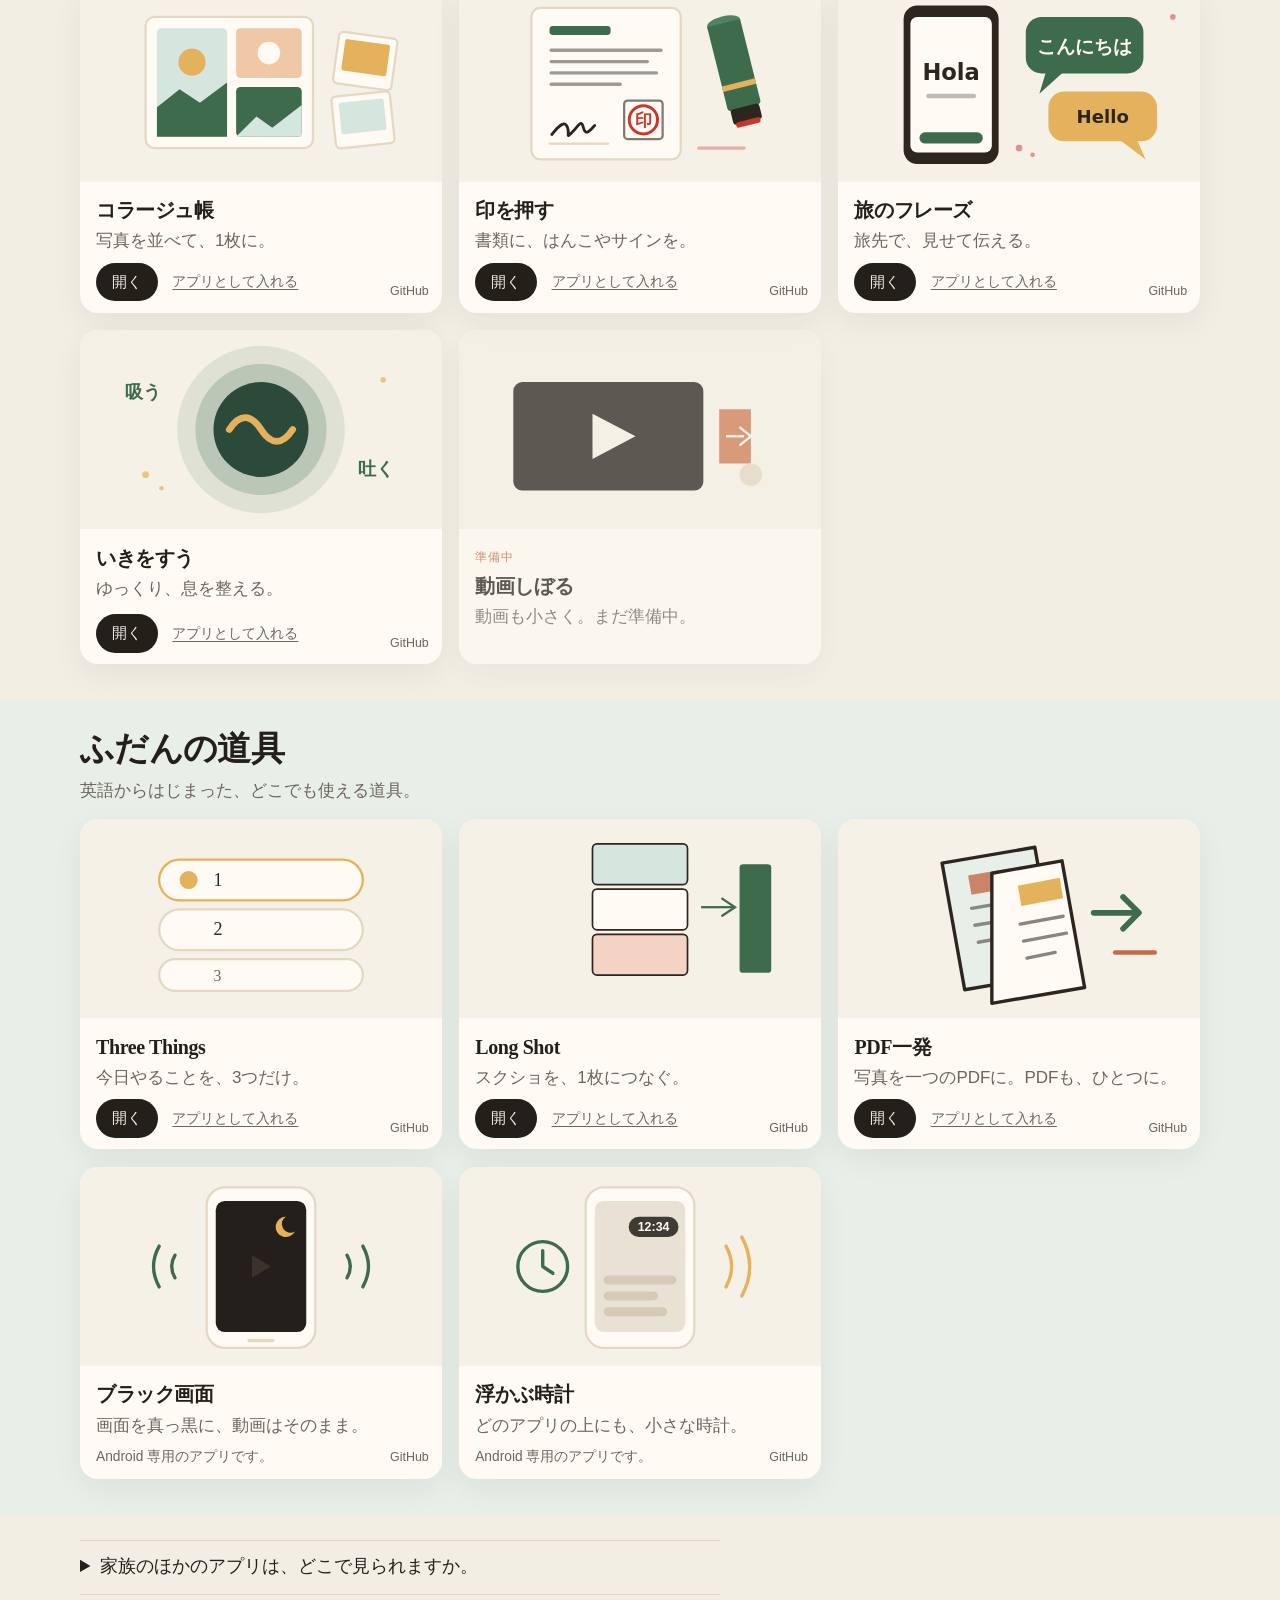
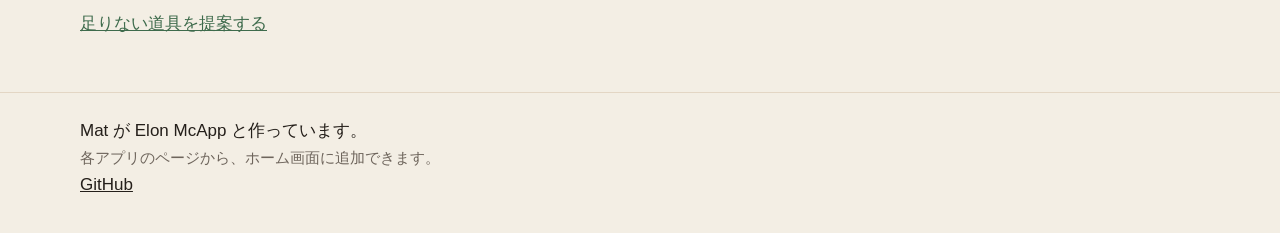
==== commit 65bdeed9: "Add App House link under the site header" ====
--- a/index.html
+++ b/index.html
@@ -32,6 +32,14 @@
         </button>
       </div>
     </header>
+    <div class="app-house-banner">
+      <div class="wrap">
+        <a class="app-house-link" href="https://app-house.grok.me" rel="noopener">
+          <span class="t-ja">もっと見やすい「アプリの家」へ →</span>
+          <span class="t-en">Visit the App House →</span>
+        </a>
+      </div>
+    </div>
     <main>
       <section class="hero">
         <div class="wrap">
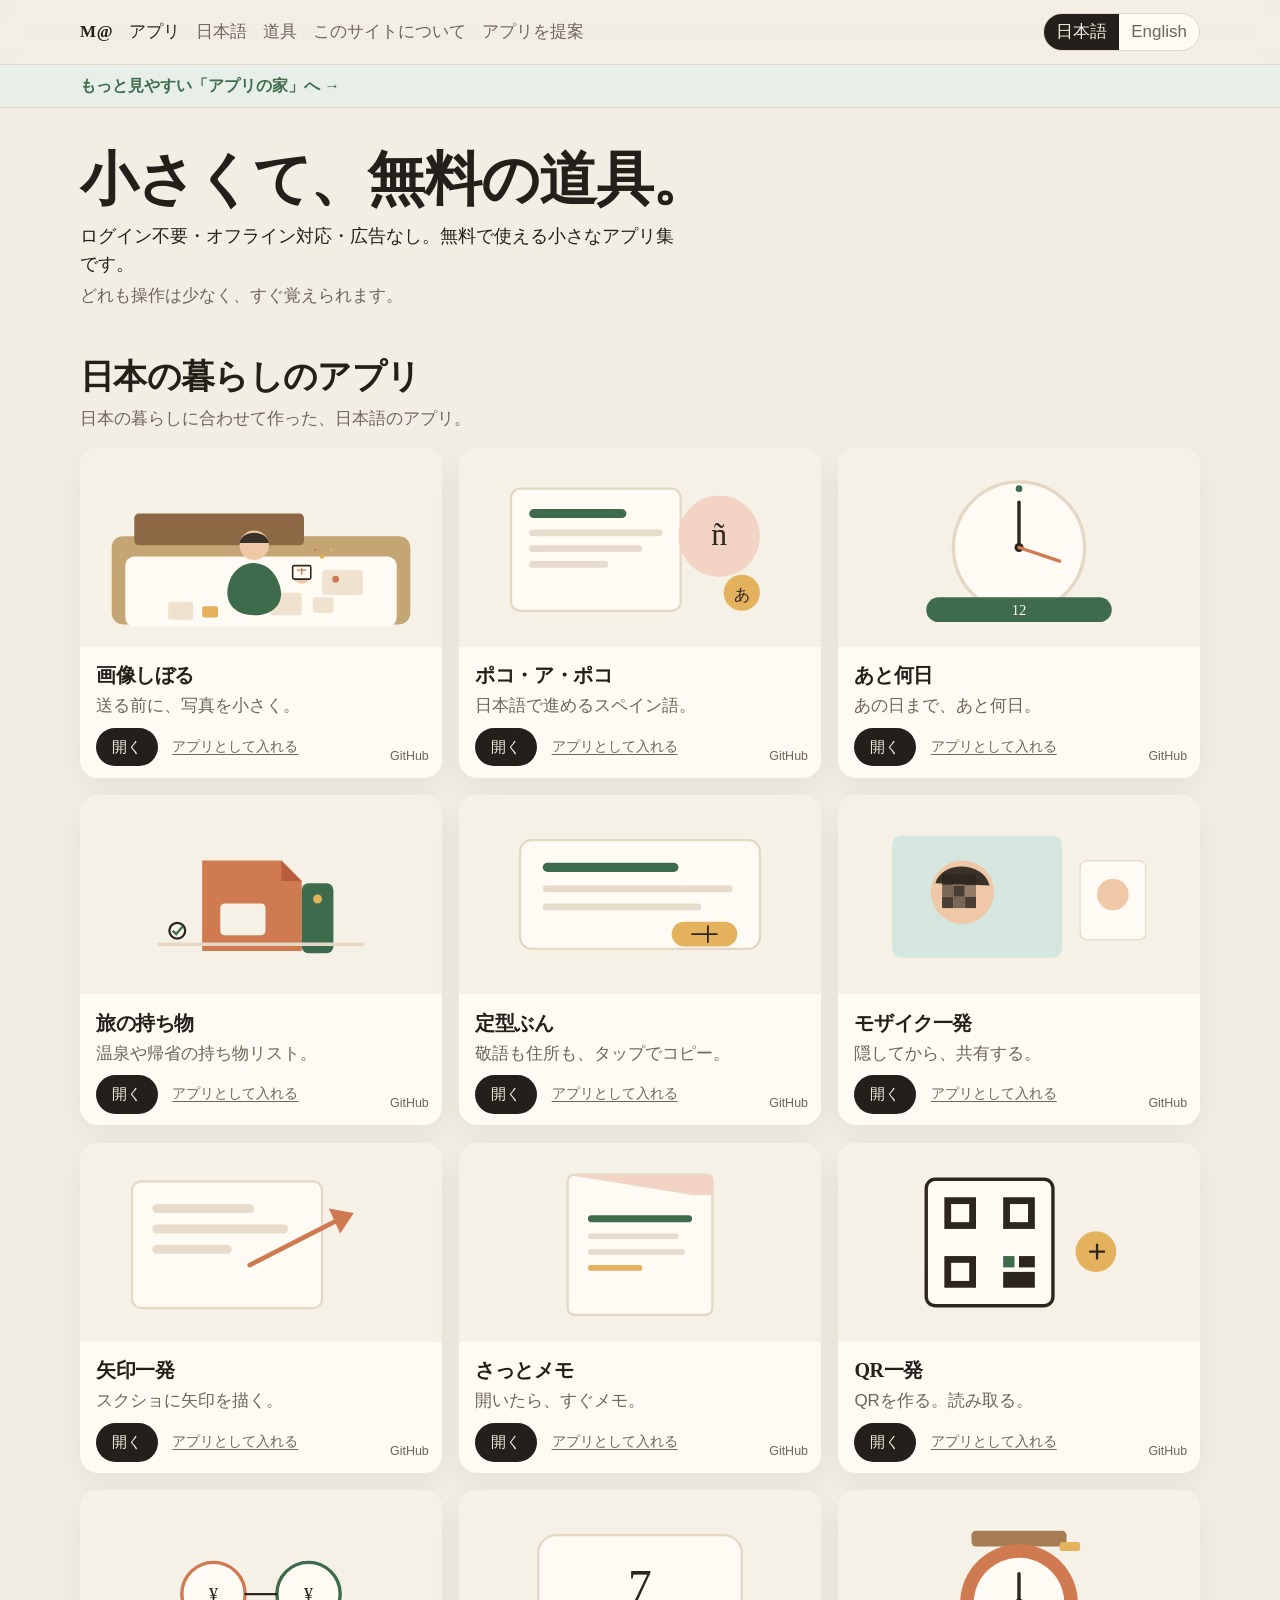
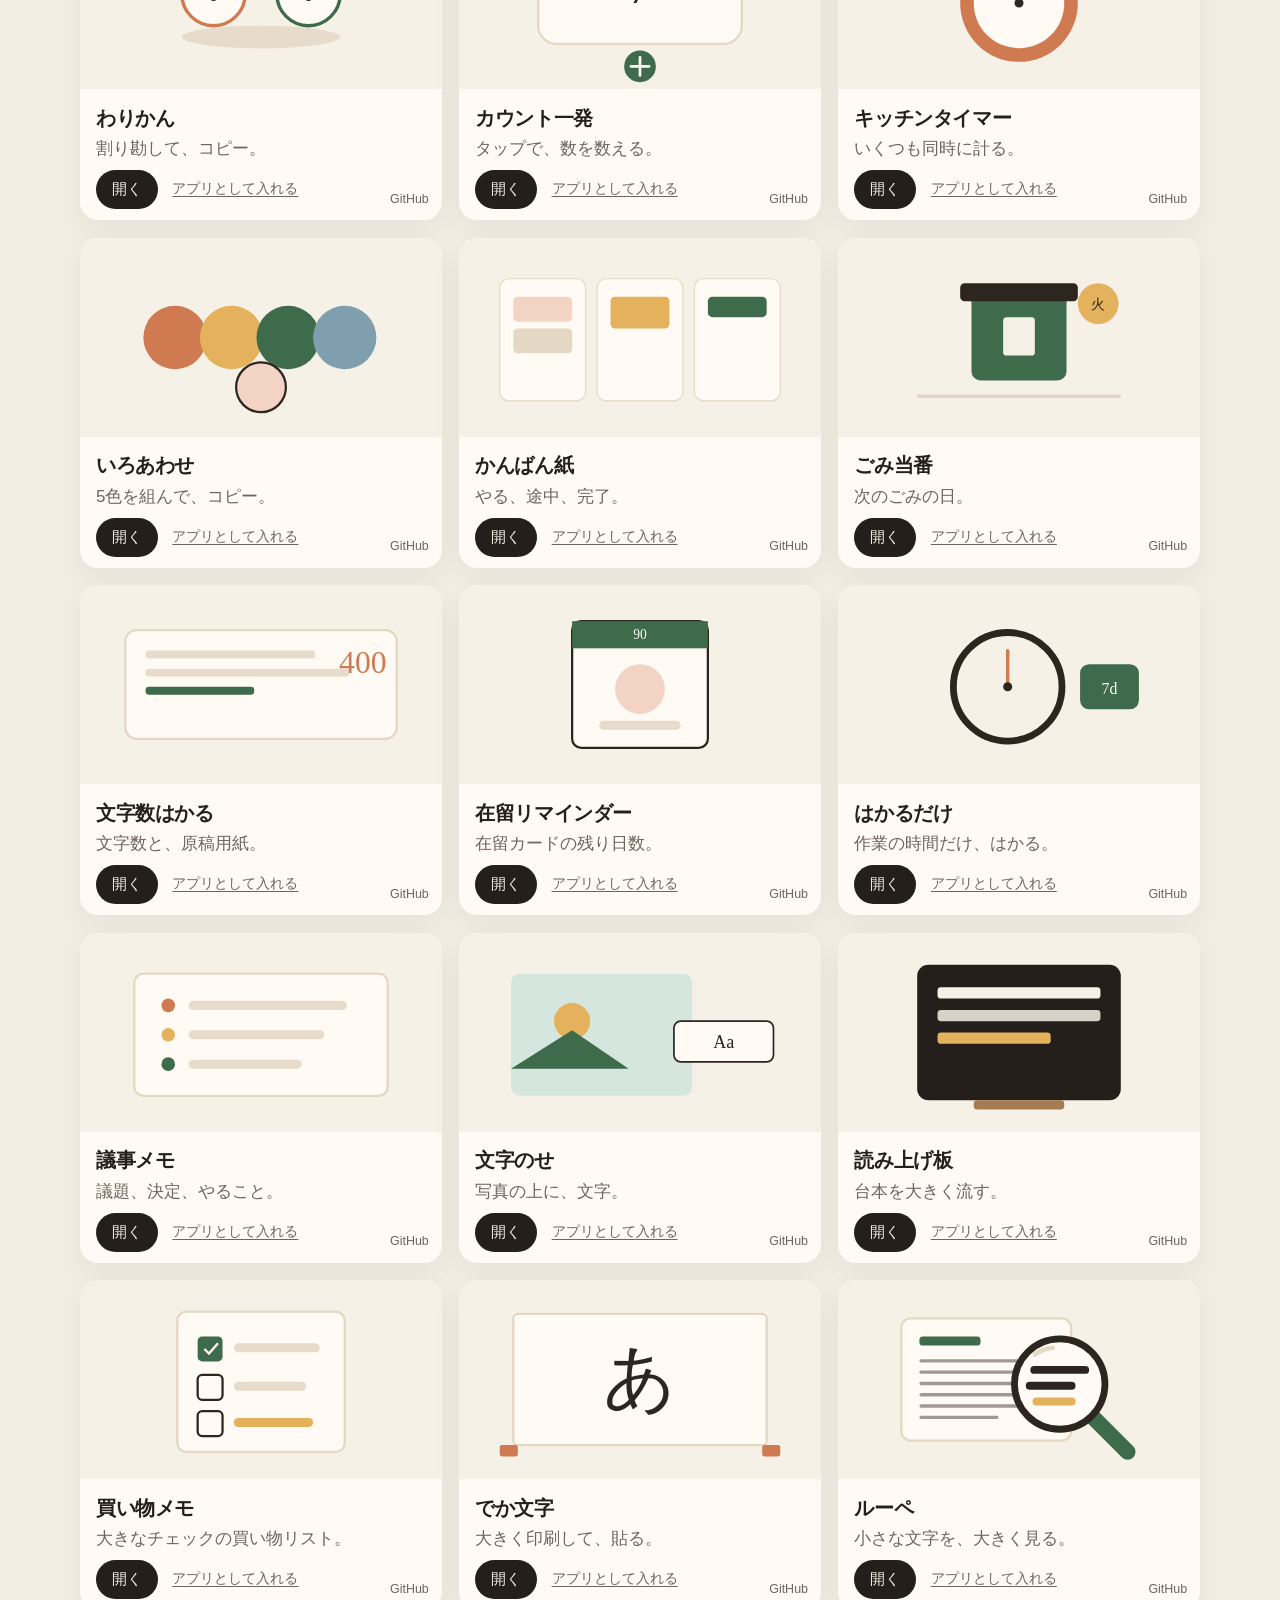
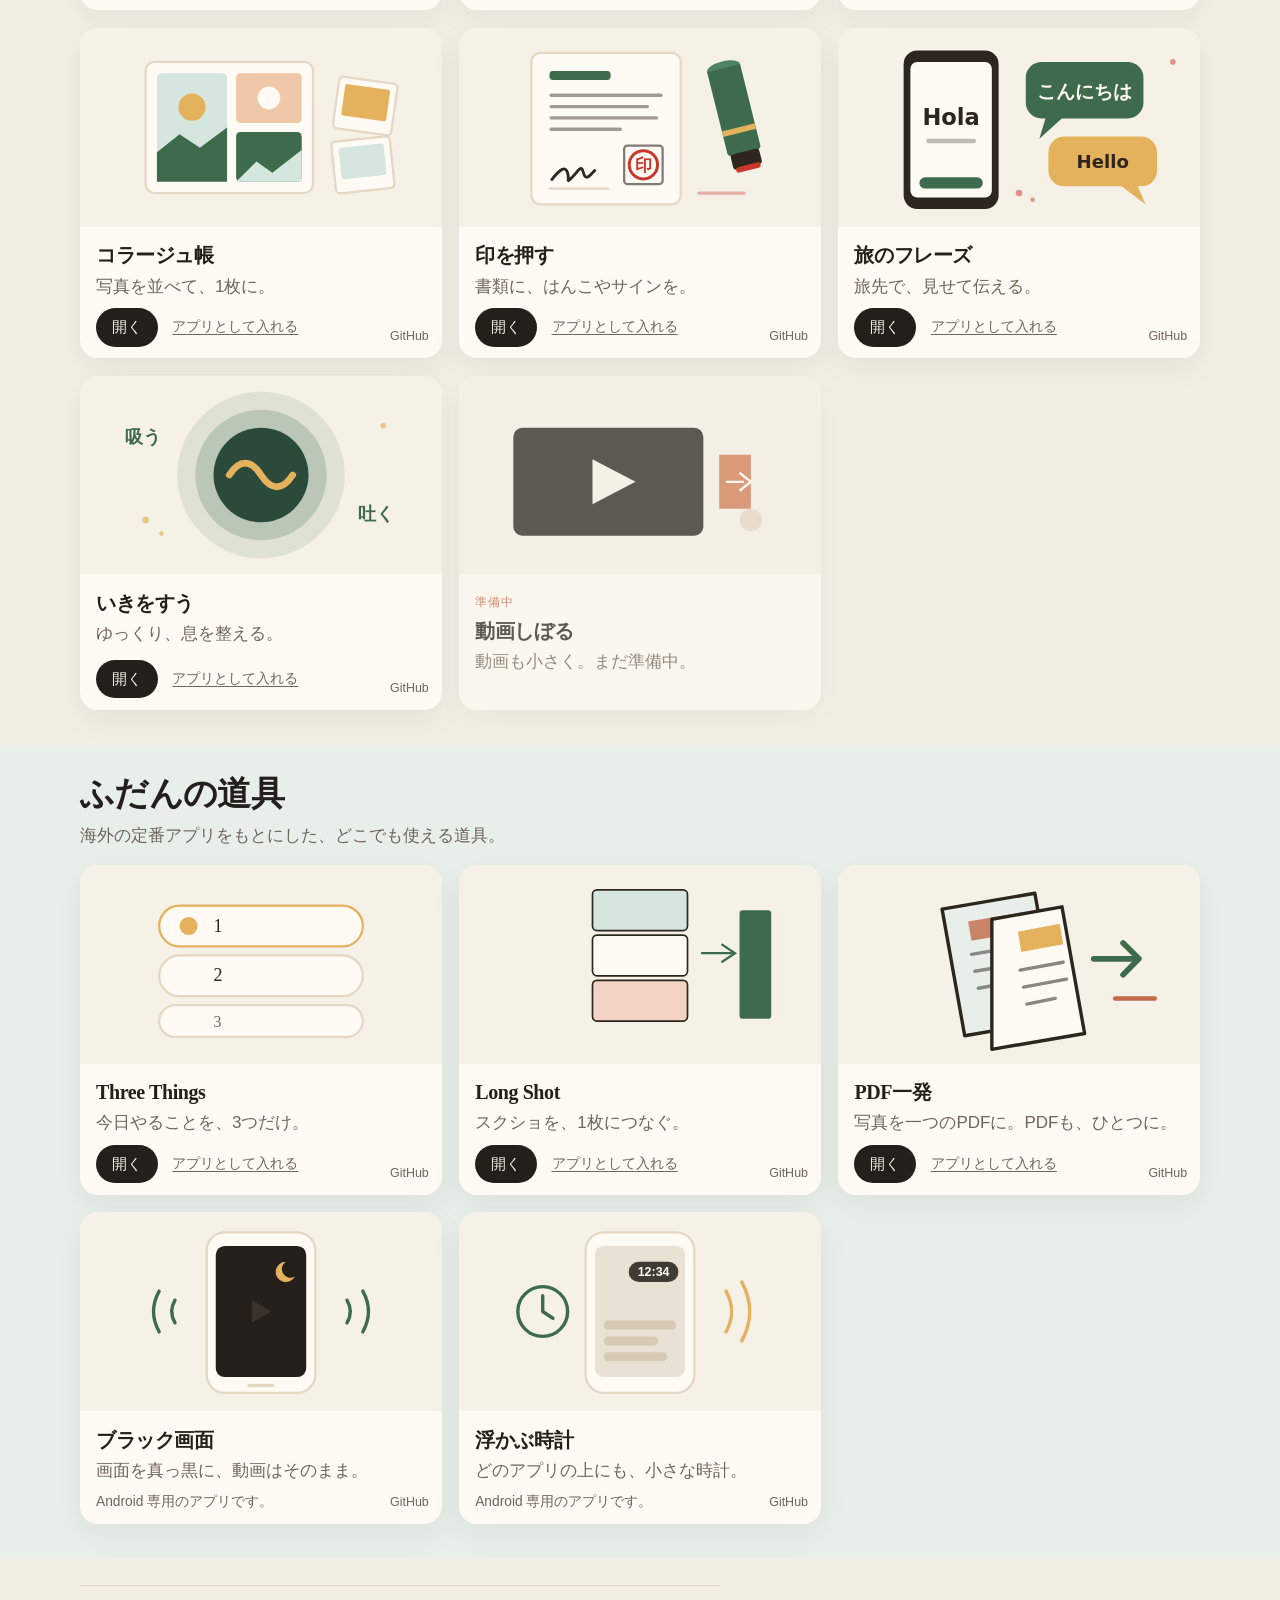
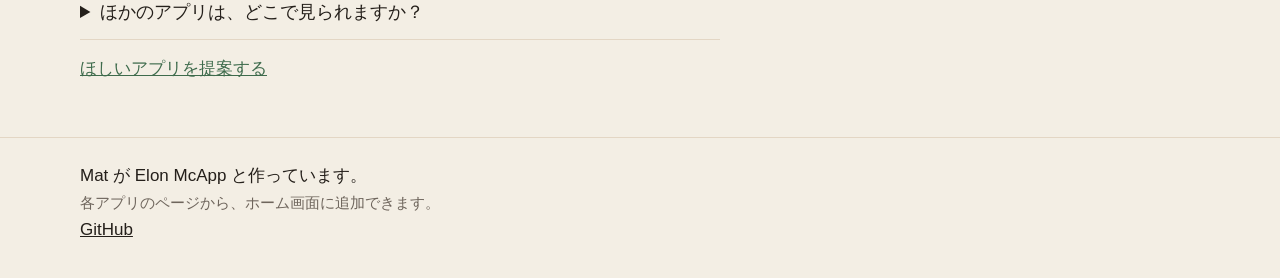
==== commit 3405bb0d: "JA copy review: natural Japanese for site pages (index/about/suggest/script)" ====
--- a/index.html
+++ b/index.html
@@ -5,7 +5,7 @@
     <meta name="viewport" content="width=device-width, initial-scale=1, viewport-fit=cover" />
     <meta name="theme-color" content="#f3eee4" />
     <title>M@ 無料アプリ</title>
-    <meta name="description" content="無料、ログインなし、オフライン。小さな道具の家族。" />
+    <meta name="description" content="無料・ログイン不要・オフラインで使える、小さなアプリ集。" />
     <link rel="icon" href="./favicon.svg" type="image/svg+xml" />
     <link rel="stylesheet" href="./styles.css" />
     <script>
@@ -20,8 +20,8 @@
           <a href="./index.html" aria-current="page"><span class="t-ja">アプリ</span><span class="t-en">Apps</span></a>
           <a href="./index.html#japanese"><span class="t-ja">日本語</span><span class="t-en">Japanese</span></a>
           <a href="./index.html#general"><span class="t-ja">道具</span><span class="t-en">Utilities</span></a>
-          <a href="./about.html"><span class="t-ja">について</span><span class="t-en">About</span></a>
-          <a href="./suggest.html"><span class="t-ja">提案</span><span class="t-en">Suggest</span></a>
+          <a href="./about.html"><span class="t-ja">このサイトについて</span><span class="t-en">About</span></a>
+          <a href="./suggest.html"><span class="t-ja">アプリを提案</span><span class="t-en">Suggest</span></a>
         </nav>
         <div class="lang" role="group" aria-label="Language">
           <button type="button" data-set-lang="ja" class="lang-btn">日本語</button>
@@ -43,16 +43,16 @@
     <main>
       <section class="hero">
         <div class="wrap">
-          <h1><span class="t-ja">小さな道具。無料。</span><span class="t-en">Small tools. Free.</span></h1>
-          <p class="lead"><span class="t-ja">ログインなし、オフライン、広告なし。無料の小さな道具の家族です。</span><span class="t-en">A family of free, no-login, offline tools.</span></p>
+          <h1><span class="t-ja">小さくて、無料の道具。</span><span class="t-en">Small tools. Free.</span></h1>
+          <p class="lead"><span class="t-ja">ログイン不要・オフライン対応・広告なし。無料で使える小さなアプリ集です。</span><span class="t-en">A family of free, no-login, offline tools.</span></p>
           <p class="easy"><span class="t-ja">どれも操作は少なく、すぐ覚えられます。</span><span class="t-en">Minimal, and easy to learn.</span></p>
         </div>
       </section>
       <section class="family family-ja" id="japanese">
         <div class="wrap">
           <header class="family-head">
-            <h2><span class="t-ja">日本語アプリの家族</span><span class="t-en">Japanese app family</span></h2>
-            <p><span class="t-ja">日本語の名前と、日本のふだんに合わせた道具。</span><span class="t-en">Named in Japanese, shaped for everyday use in Japan.</span></p>
+            <h2><span class="t-ja">日本の暮らしのアプリ</span><span class="t-en">Japanese app family</span></h2>
+            <p><span class="t-ja">日本の暮らしに合わせて作った、日本語のアプリ。</span><span class="t-en">Named in Japanese, shaped for everyday use in Japan.</span></p>
           </header>
           <div class="grid" id="card-mount"></div>
         </div>
@@ -61,7 +61,7 @@
         <div class="wrap">
           <header class="family-head">
             <h2><span class="t-ja">ふだんの道具</span><span class="t-en">General utilities</span></h2>
-            <p><span class="t-ja">英語からはじまった、どこでも使える道具。</span><span class="t-en">English-first tools, useful anywhere.</span></p>
+            <p><span class="t-ja">海外の定番アプリをもとにした、どこでも使える道具。</span><span class="t-en">English-first tools, useful anywhere.</span></p>
           </header>
           <div class="grid" id="card-mount-gen"></div>
         </div>
@@ -69,10 +69,10 @@
       <section class="faq-wrap">
         <div class="wrap">
           <details class="faq">
-            <summary><span class="t-ja">家族のほかのアプリは、どこで見られますか。</span><span class="t-en">How do I see the other apps in the family?</span></summary>
-            <p><span class="t-ja">このページです。ここに並んでいるのが、家族のアプリです。</span><span class="t-en">On this page. The apps in the family are listed here.</span></p>
+            <summary><span class="t-ja">ほかのアプリは、どこで見られますか？</span><span class="t-en">How do I see the other apps in the family?</span></summary>
+            <p><span class="t-ja">このページに、すべて並んでいます。</span><span class="t-en">On this page. The apps in the family are listed here.</span></p>
           </details>
-          <p class="suggest-link"><a href="./suggest.html"><span class="t-ja">足りない道具を提案する</span><span class="t-en">Suggest a missing tool</span></a></p>
+          <p class="suggest-link"><a href="./suggest.html"><span class="t-ja">ほしいアプリを提案する</span><span class="t-en">Suggest a missing tool</span></a></p>
         </div>
       </section>
     </main>
--- a/styles.css
+++ b/styles.css
@@ -89,6 +89,26 @@
   border-bottom: 1px solid var(--line);
   padding: 0.75rem 1rem 1rem;
 }
+.app-house-banner {
+  border-bottom: 1px solid var(--line);
+  background: var(--paper-2);
+}
+.app-house-banner .wrap {
+  display: flex;
+  align-items: center;
+  min-height: 2.6rem;
+  padding: 0.55rem 0;
+}
+.app-house-link {
+  color: var(--moss);
+  text-decoration: none;
+  font-weight: 600;
+  font-size: 0.98rem;
+  border-bottom: 1px solid transparent;
+}
+.app-house-link:hover {
+  border-bottom-color: var(--moss);
+}
 .hero { padding: 2.4rem 0 1.2rem; }
 h1, h2, h3 { font-family: var(--sans); font-weight: 600; letter-spacing: -0.02em; }
 h1 { font-size: clamp(2.2rem, 5vw, 3.6rem); line-height: 1.15; margin: 0 0 0.6rem; }
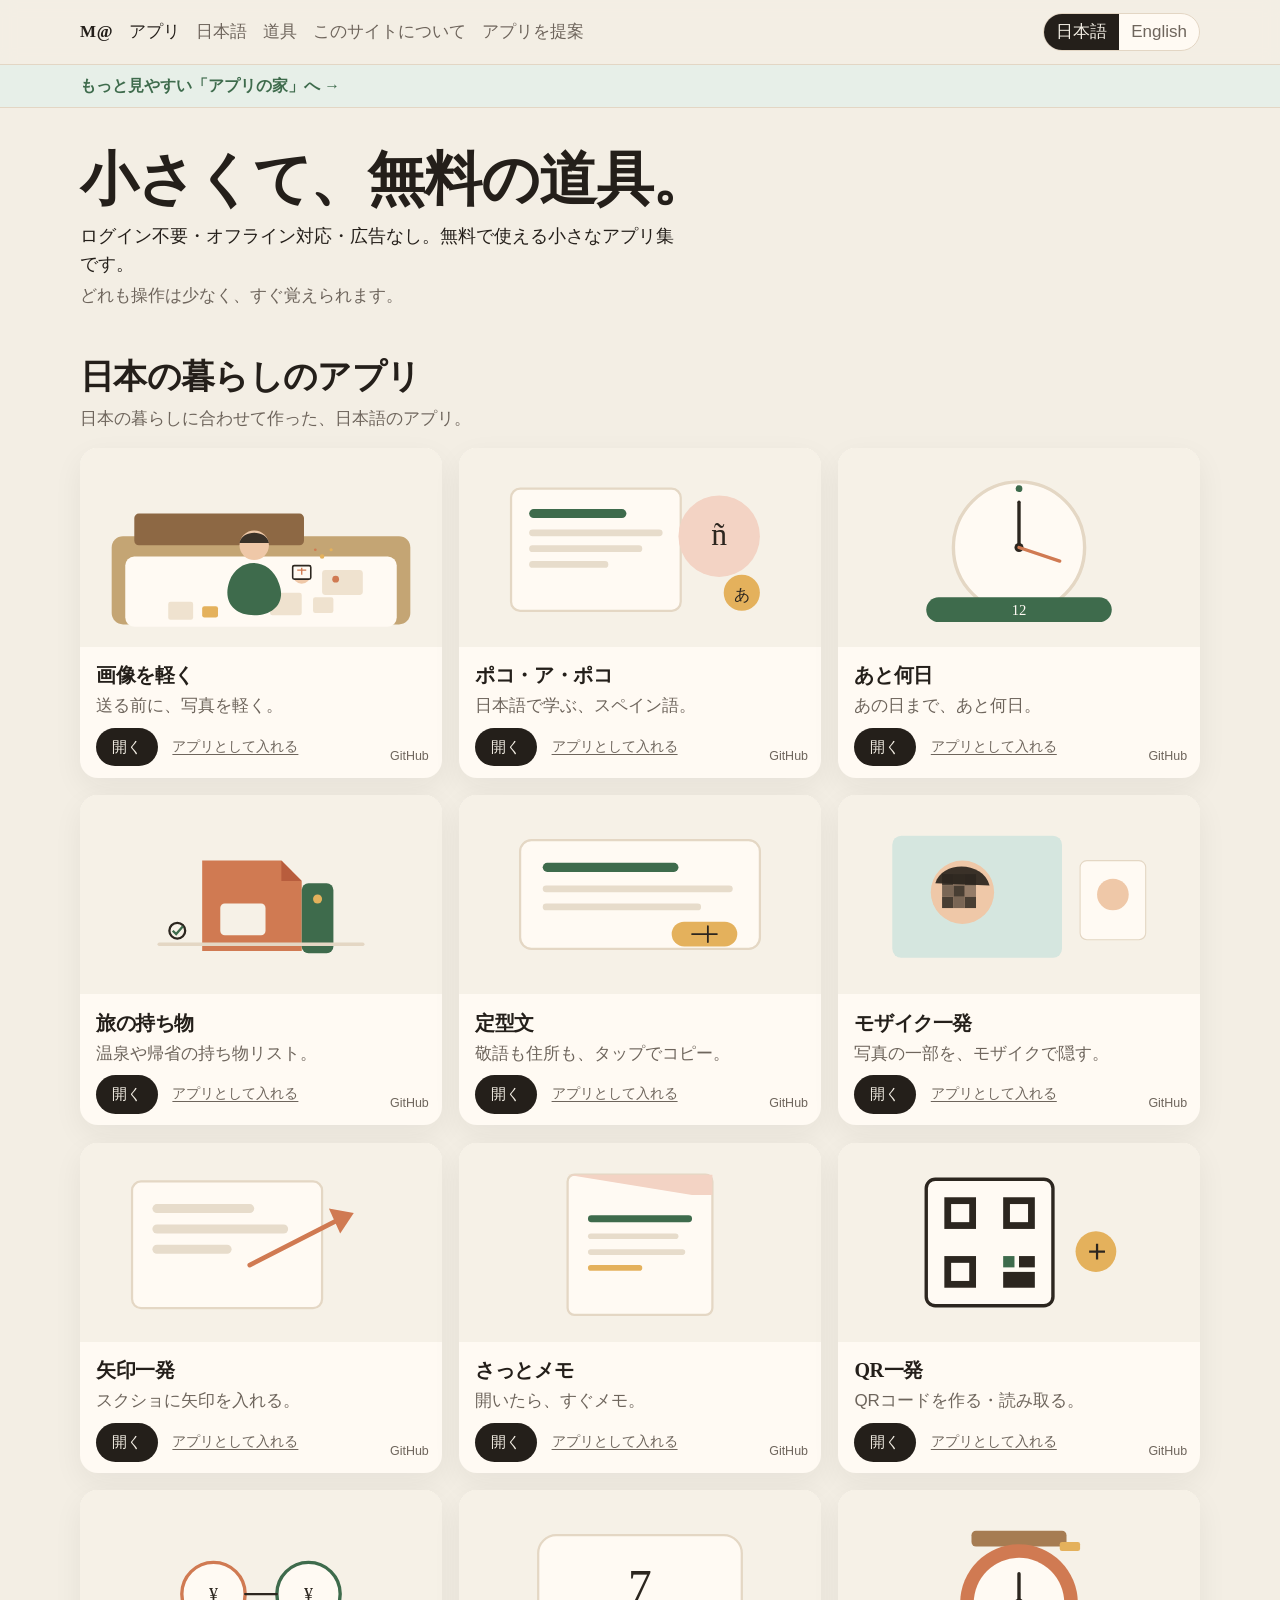
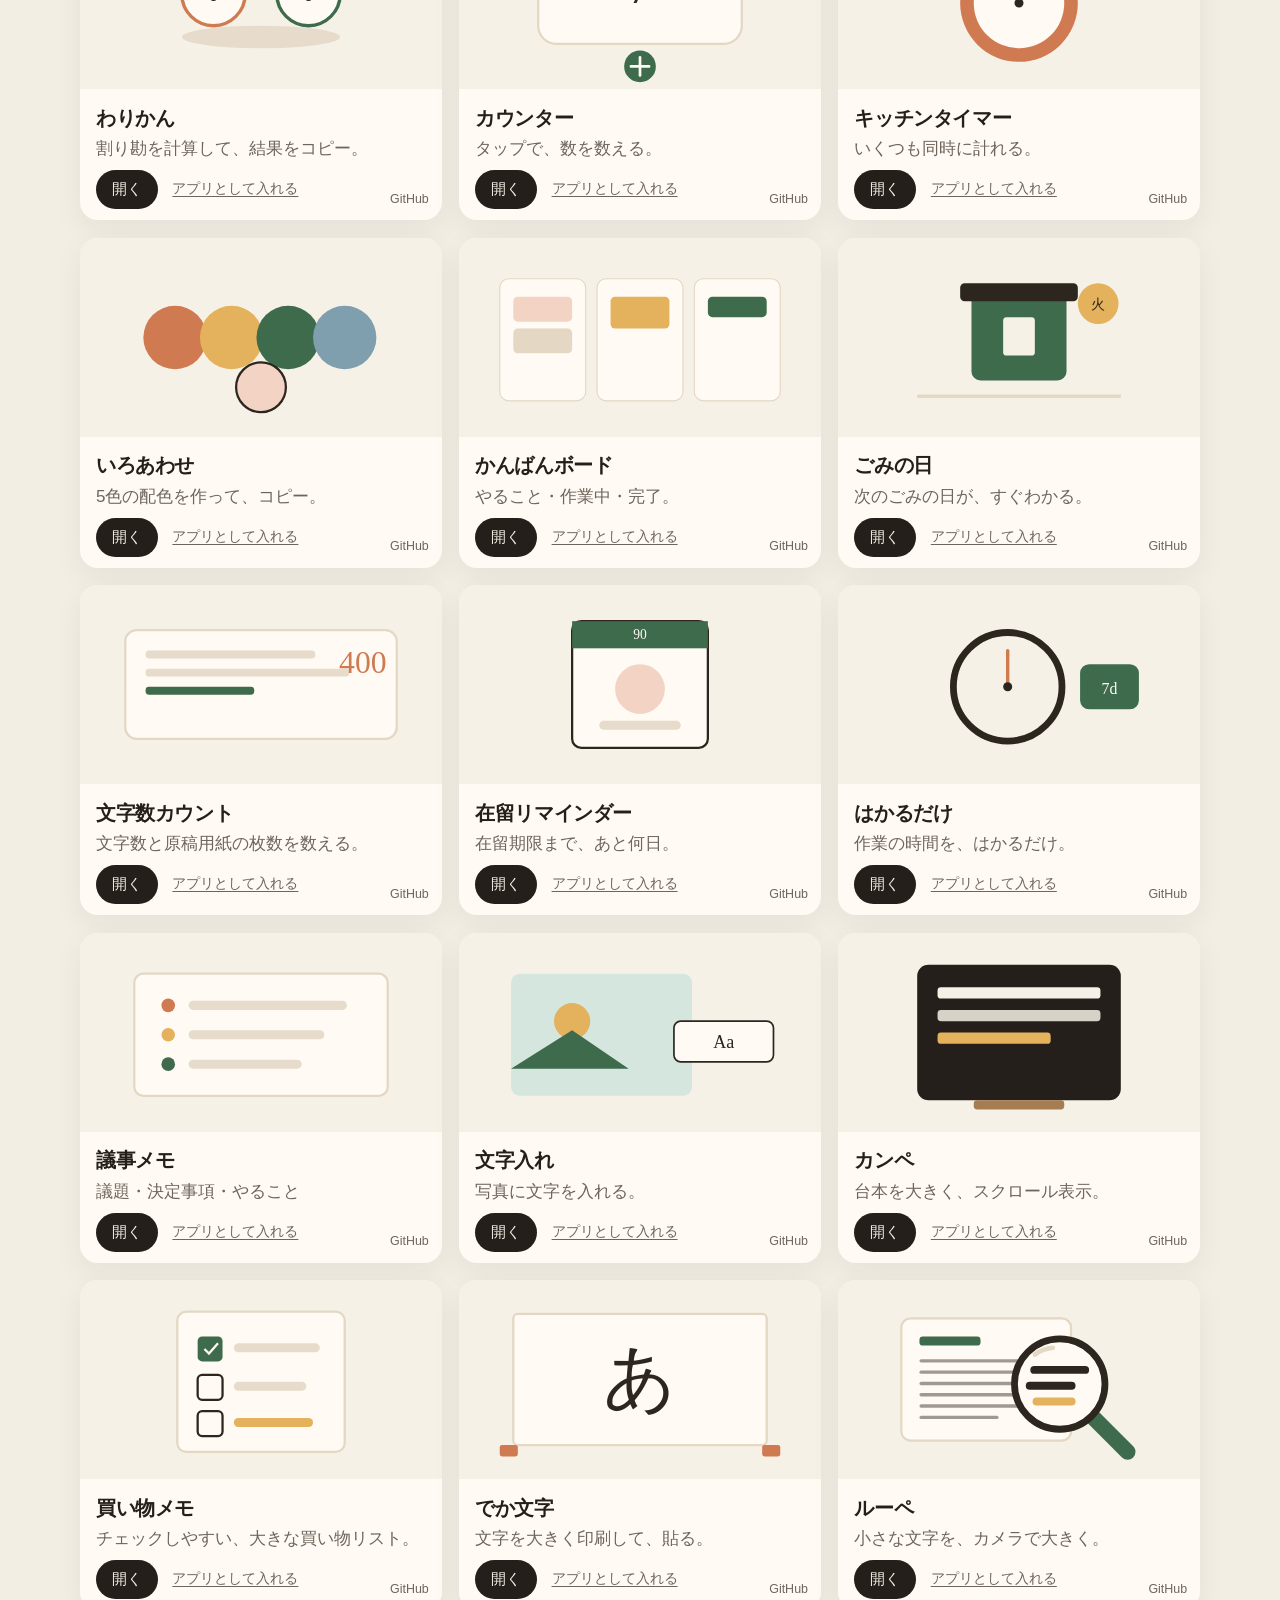
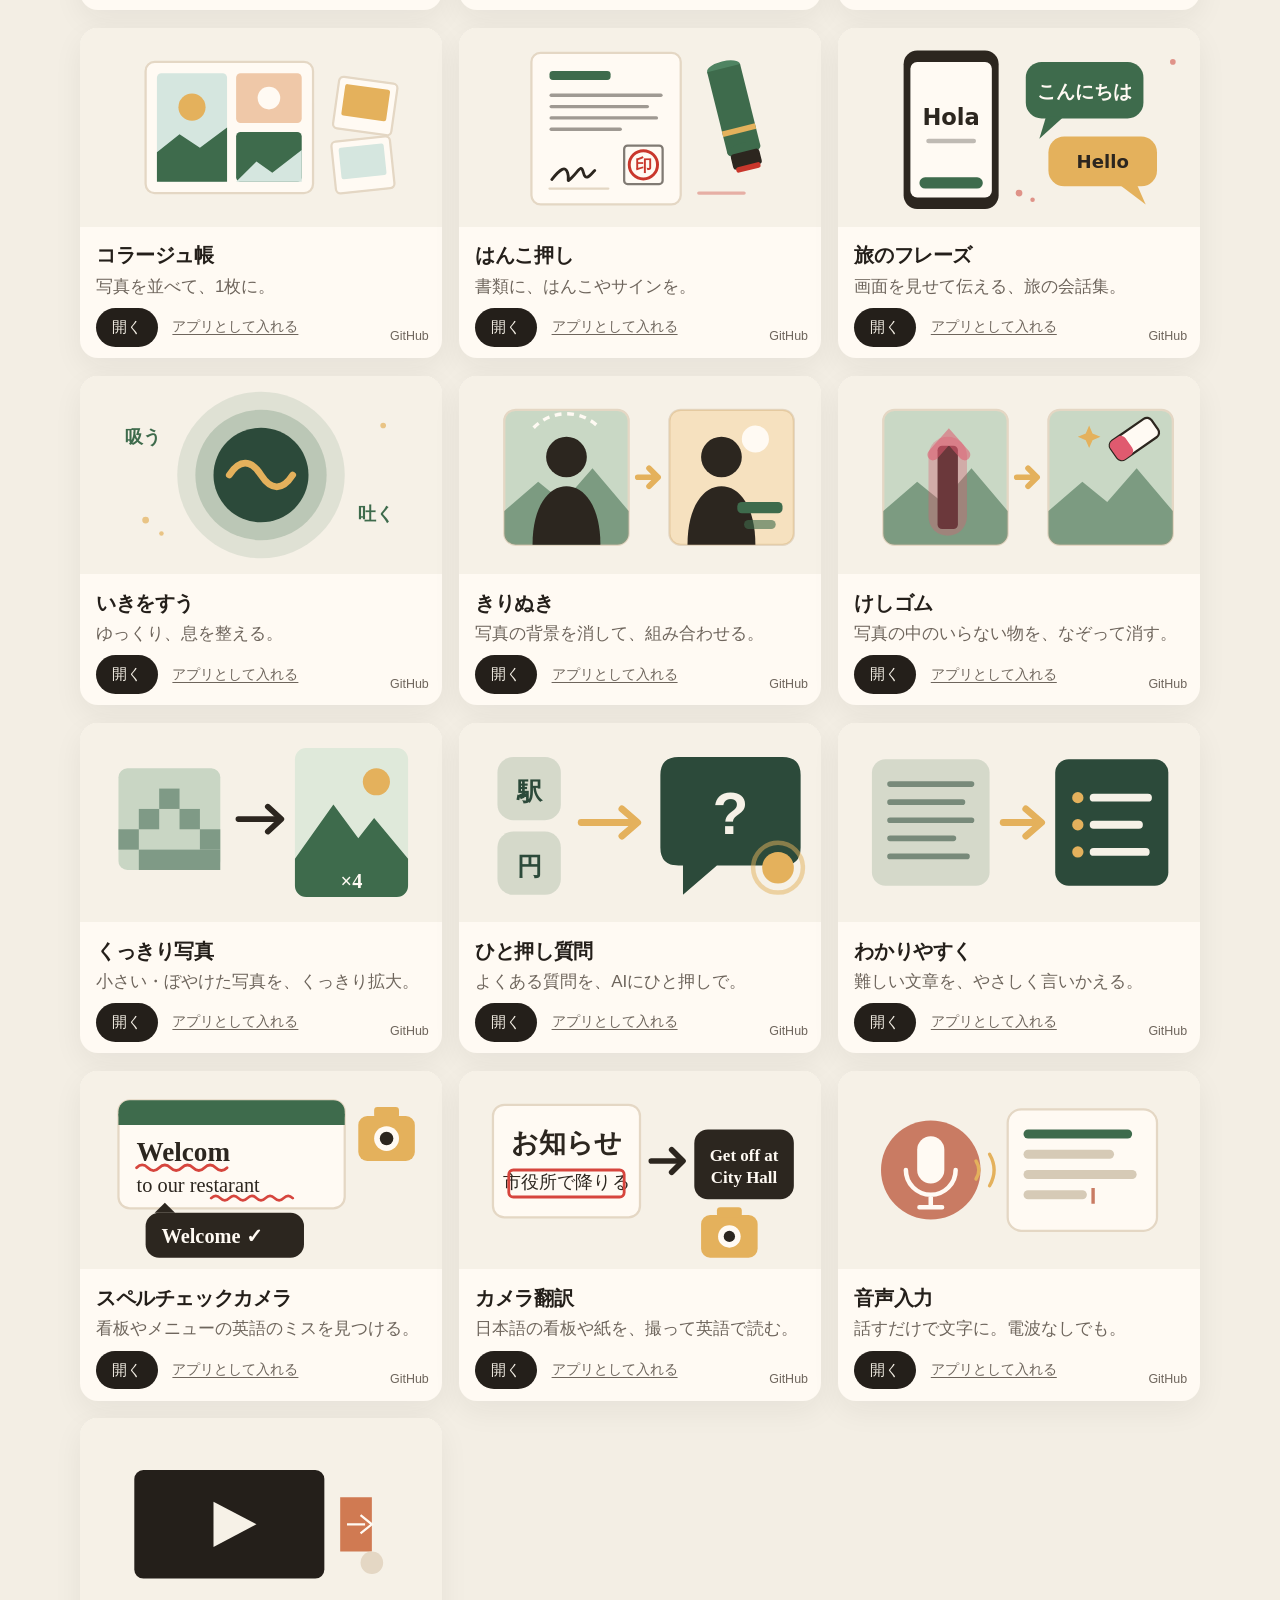
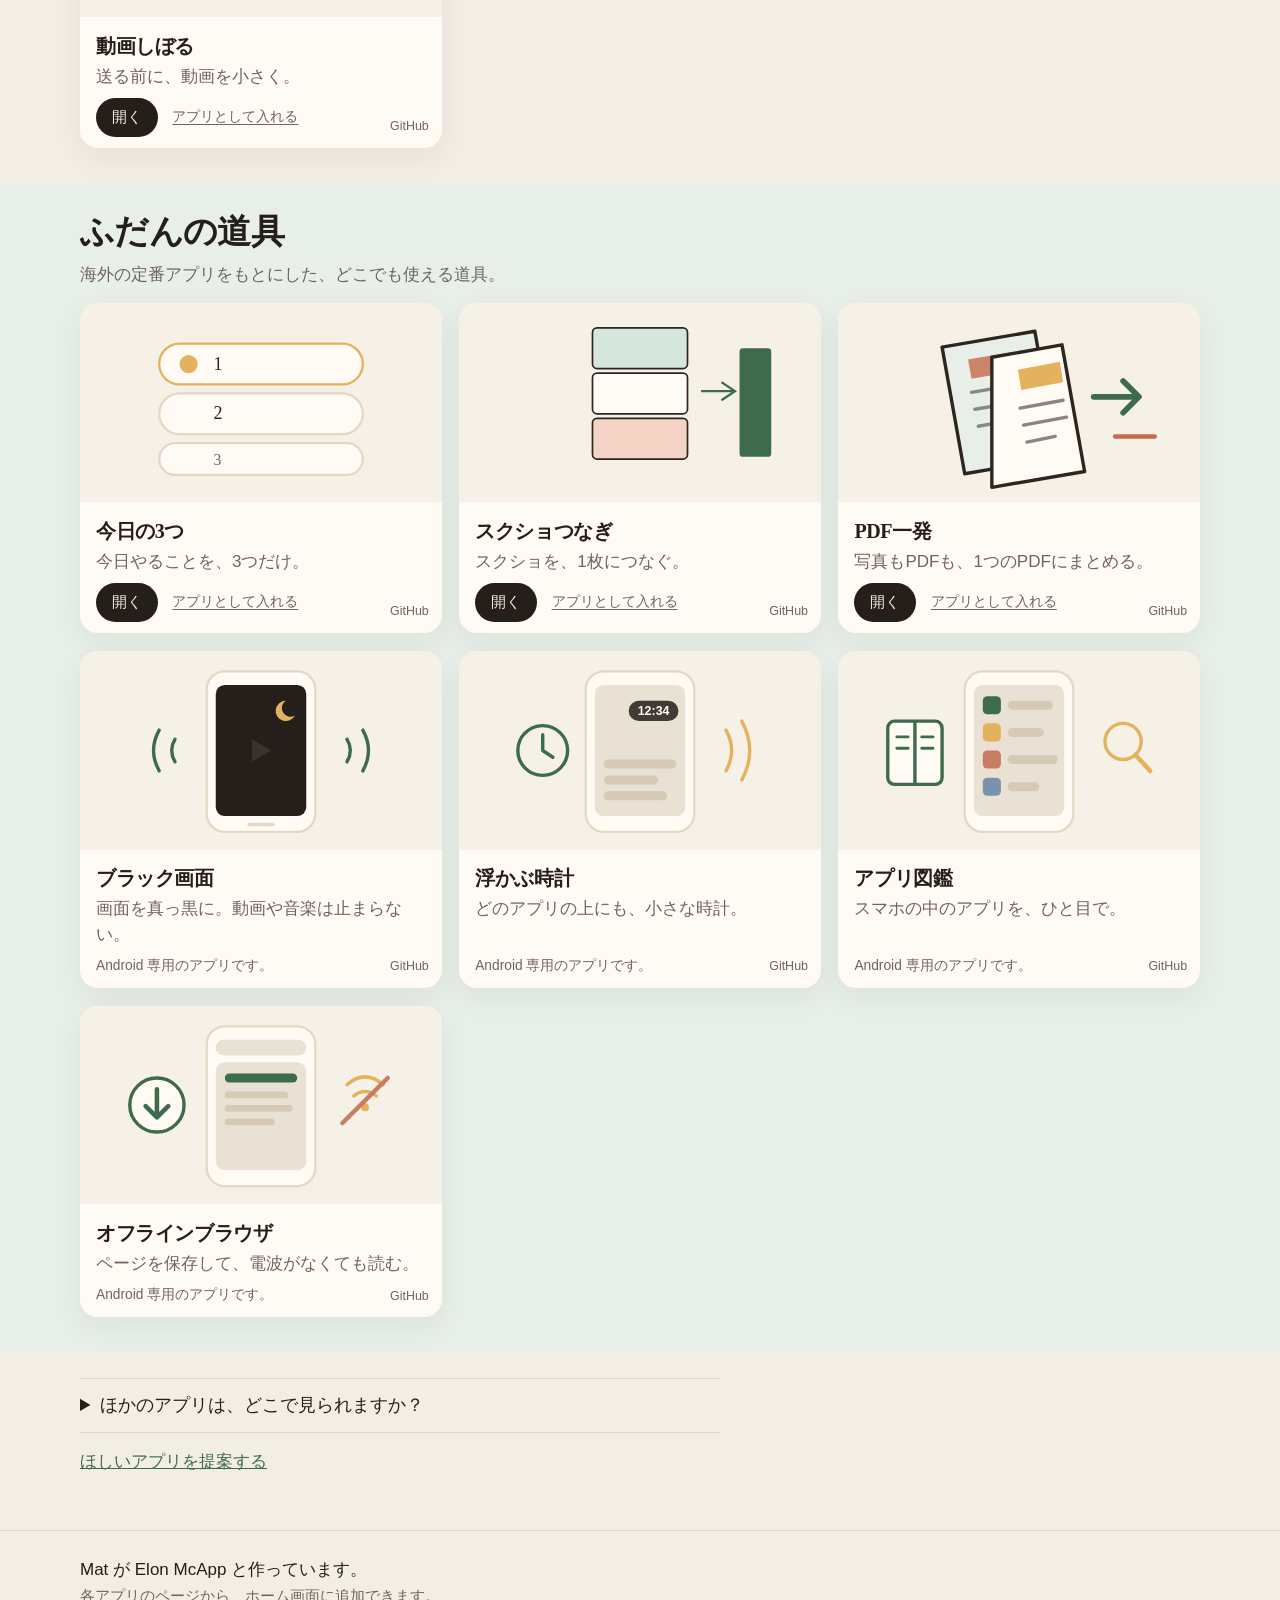
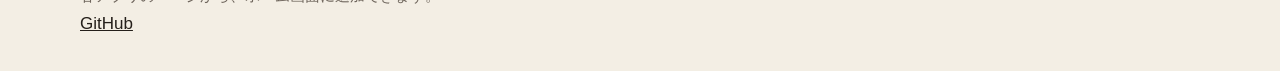
==== commit d23814b6: "App House banner -> gutsmcd-cmd.github.io/app-house-site" ====
--- a/index.html
+++ b/index.html
@@ -34,7 +34,7 @@
     </header>
     <div class="app-house-banner">
       <div class="wrap">
-        <a class="app-house-link" href="https://app-house.grok.me" rel="noopener">
+        <a class="app-house-link" href="https://gutsmcd-cmd.github.io/app-house-site/" rel="noopener">
           <span class="t-ja">もっと見やすい「アプリの家」へ →</span>
           <span class="t-en">Visit the App House →</span>
         </a>
